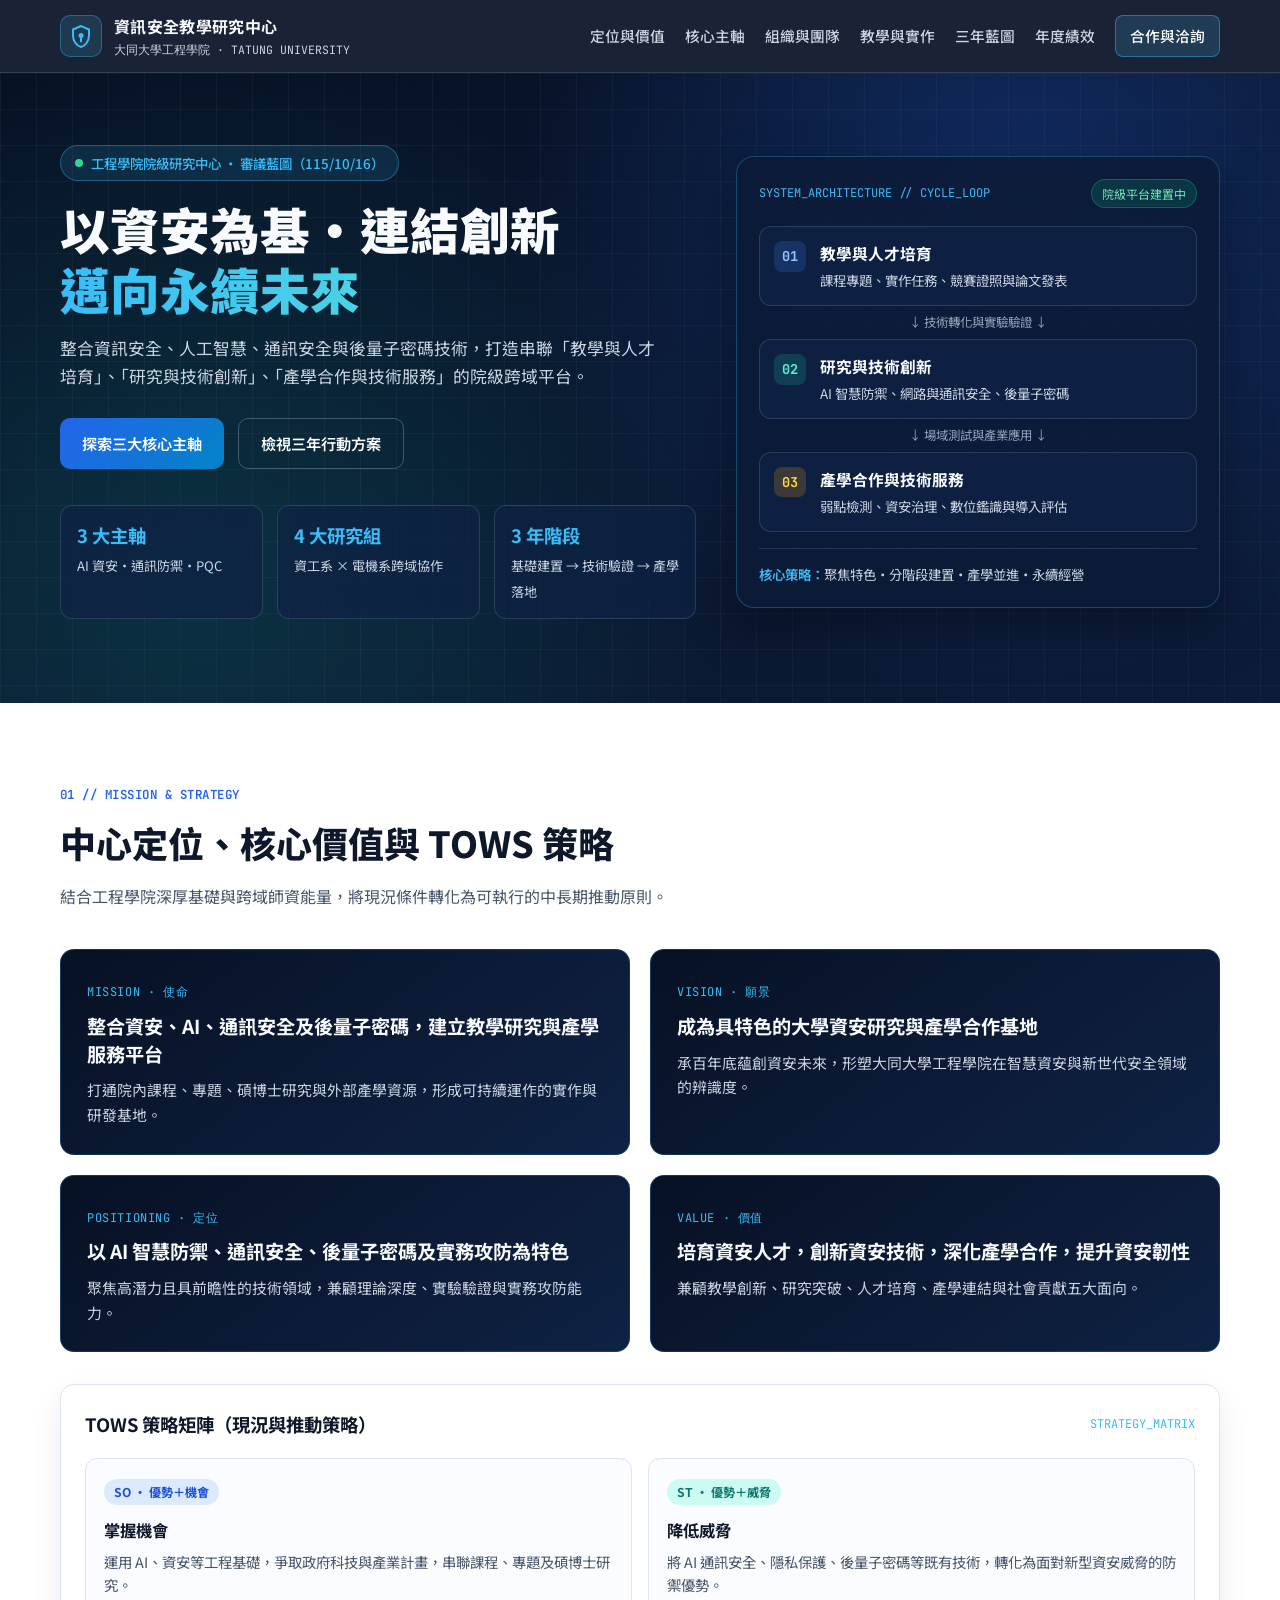
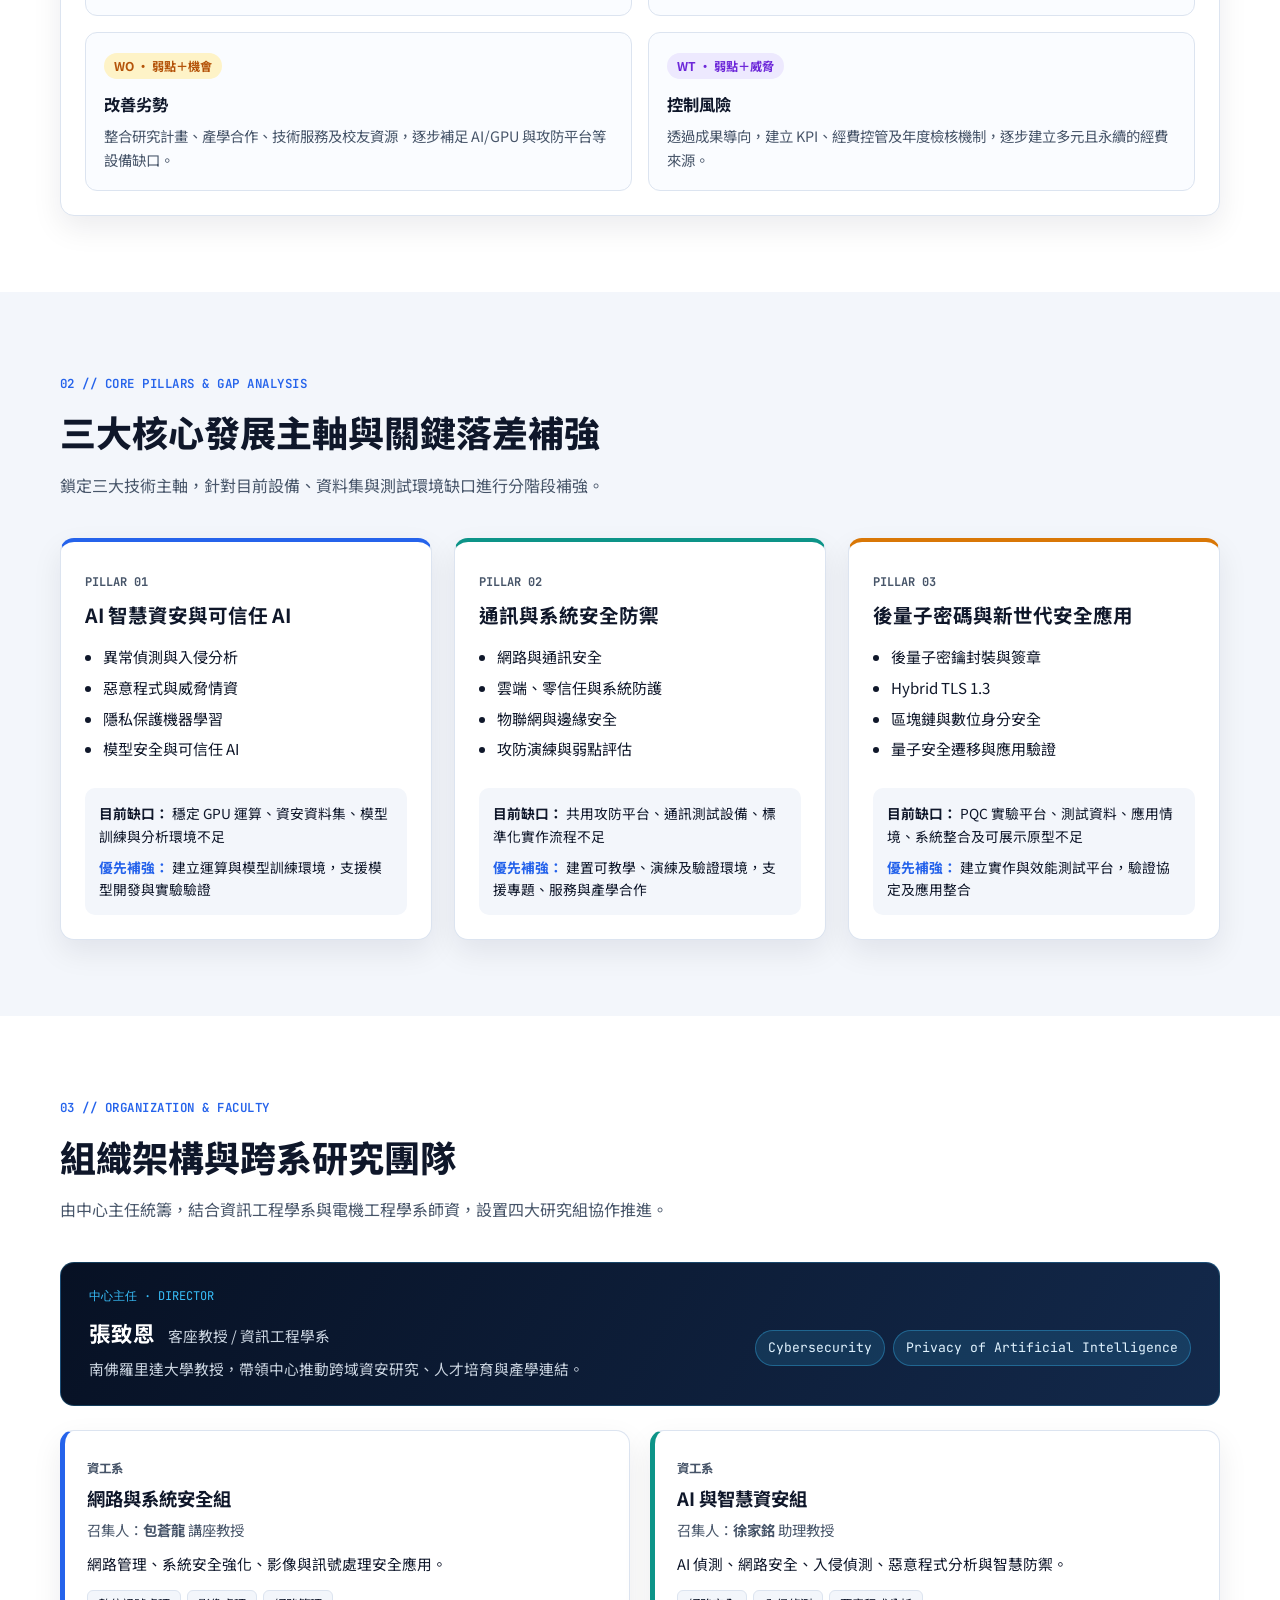
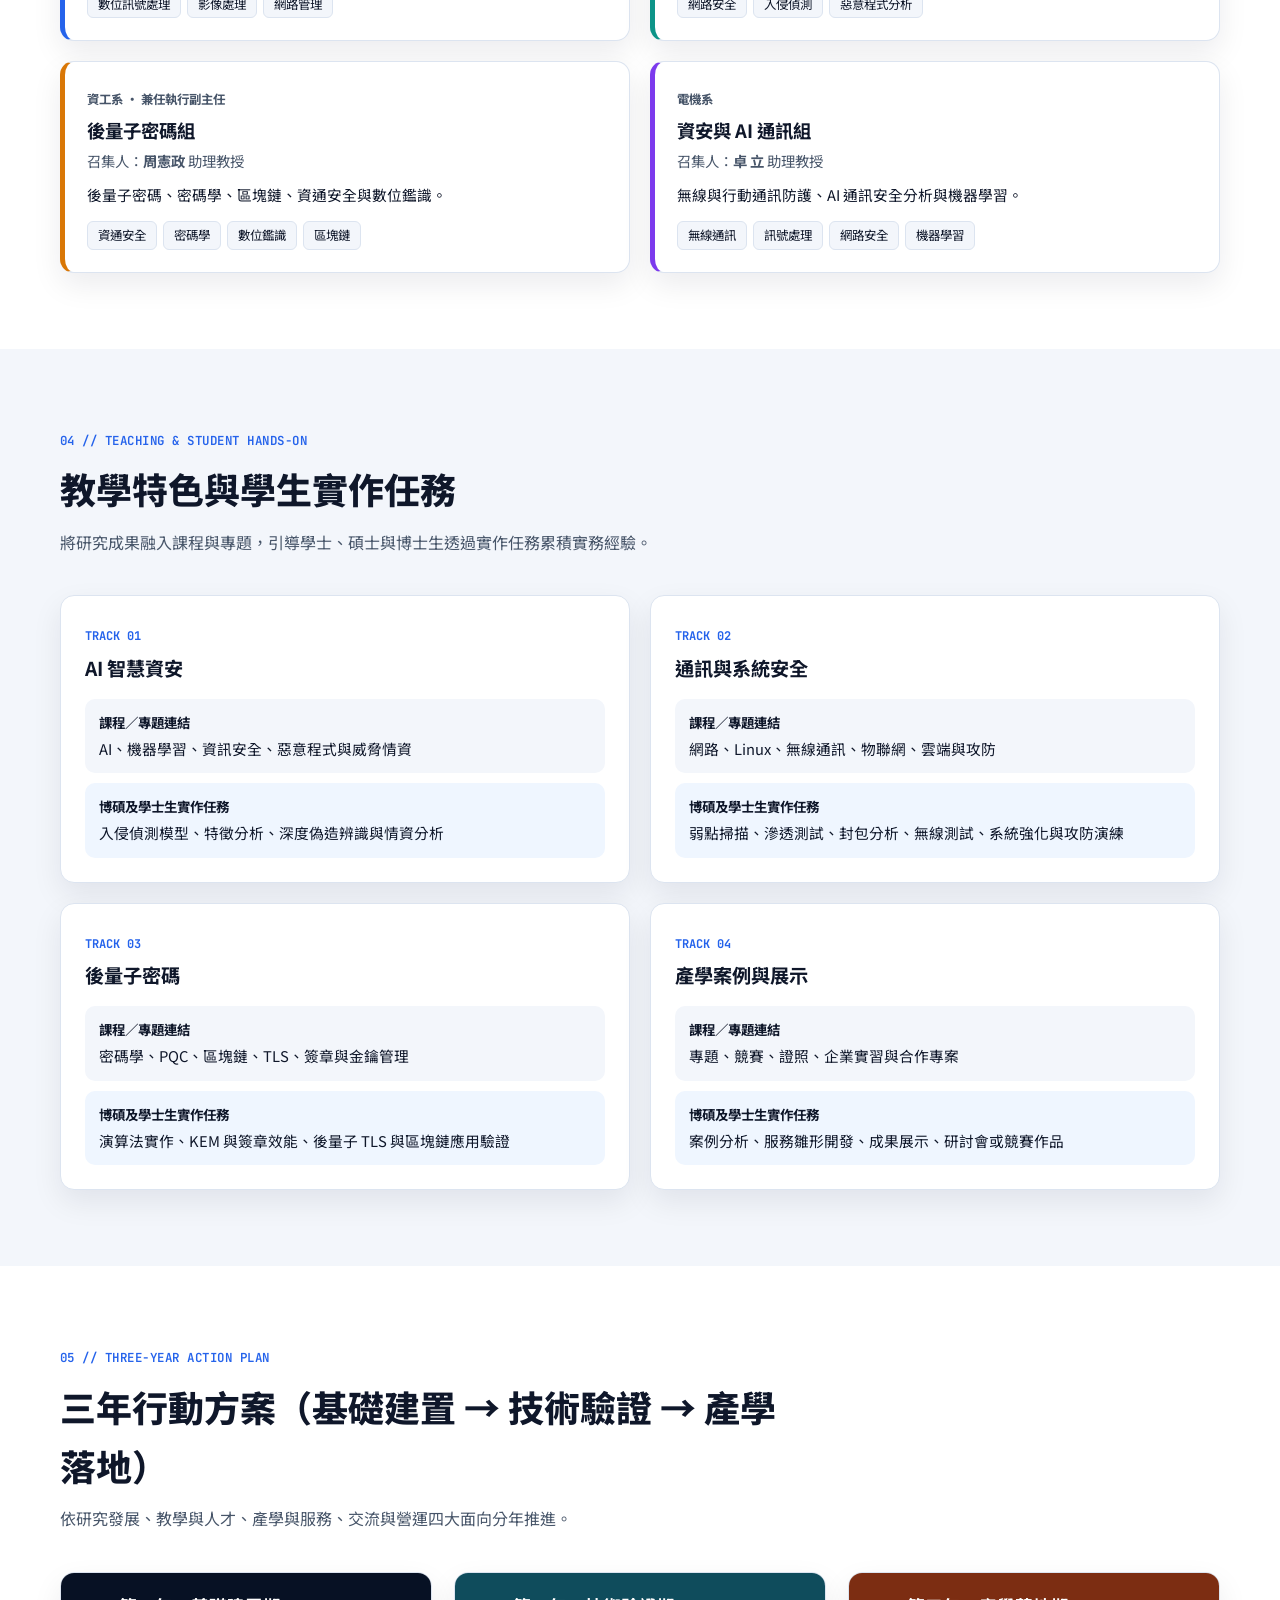
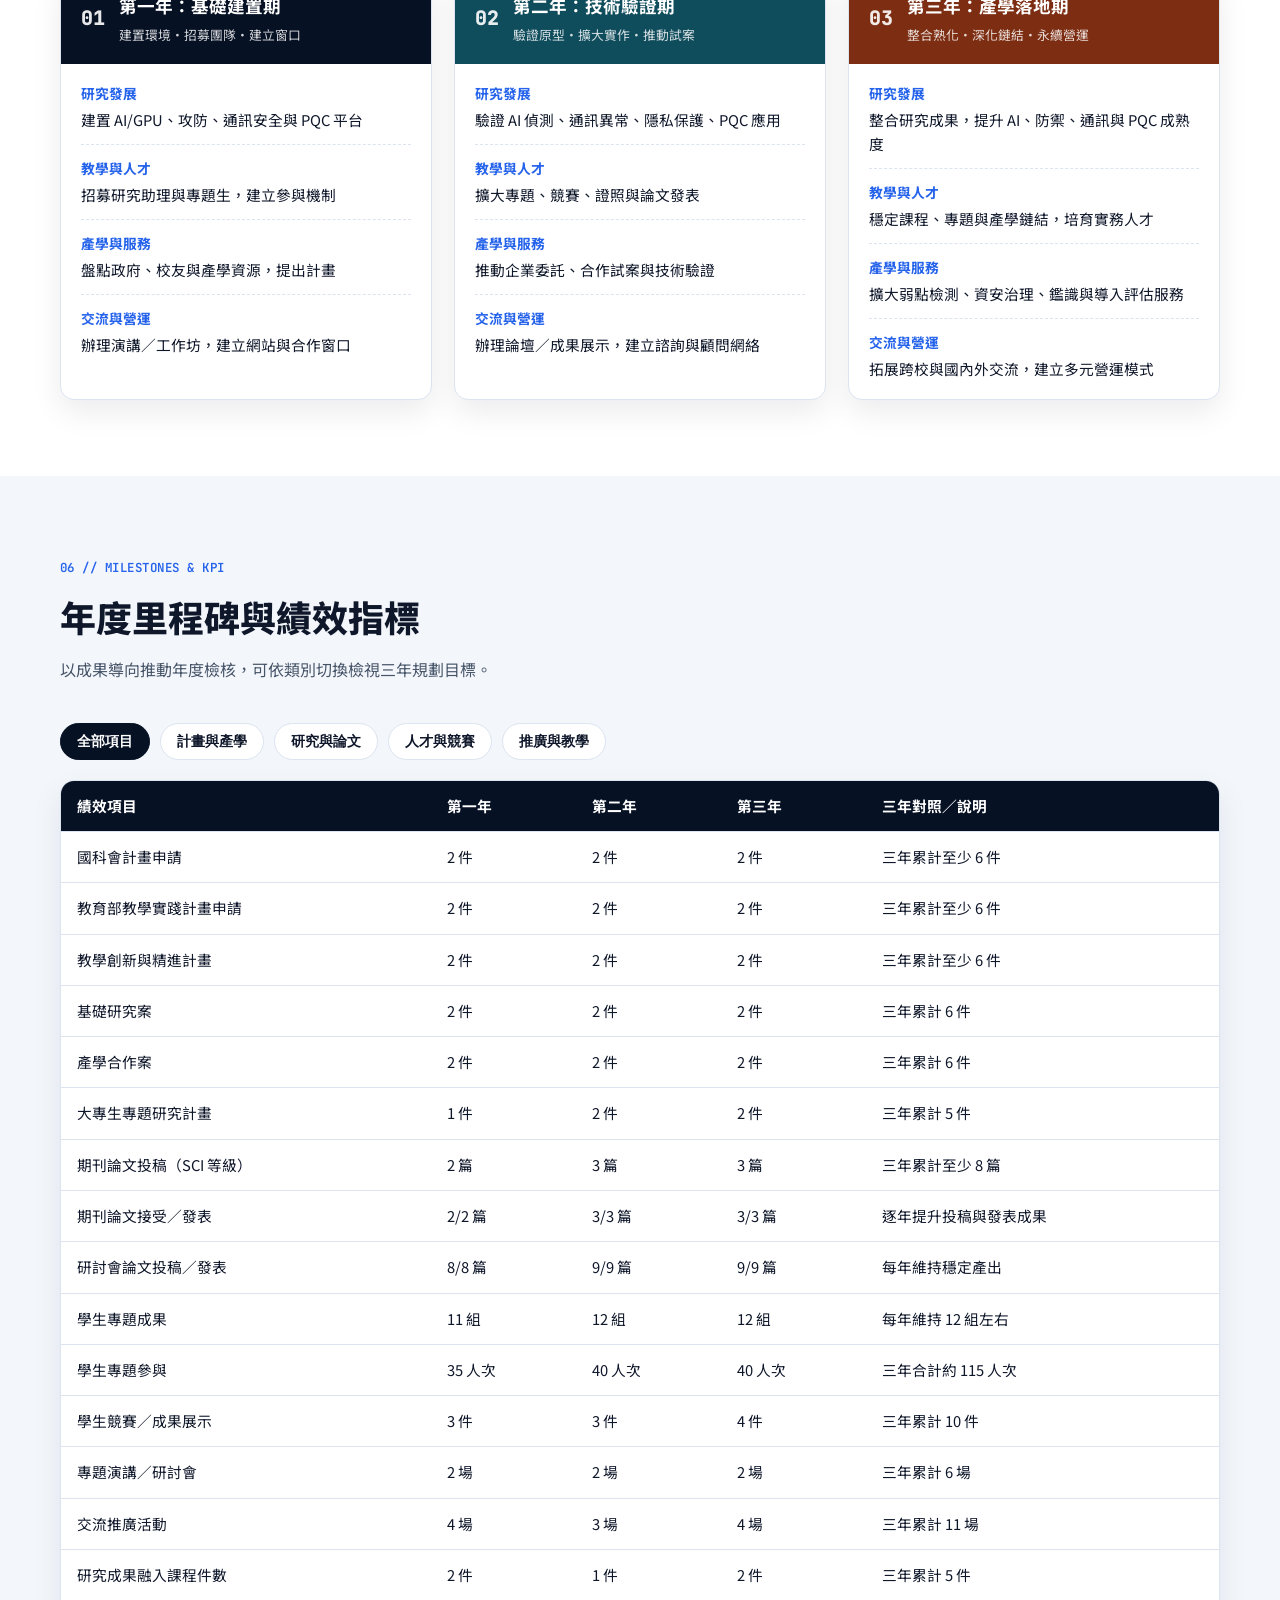
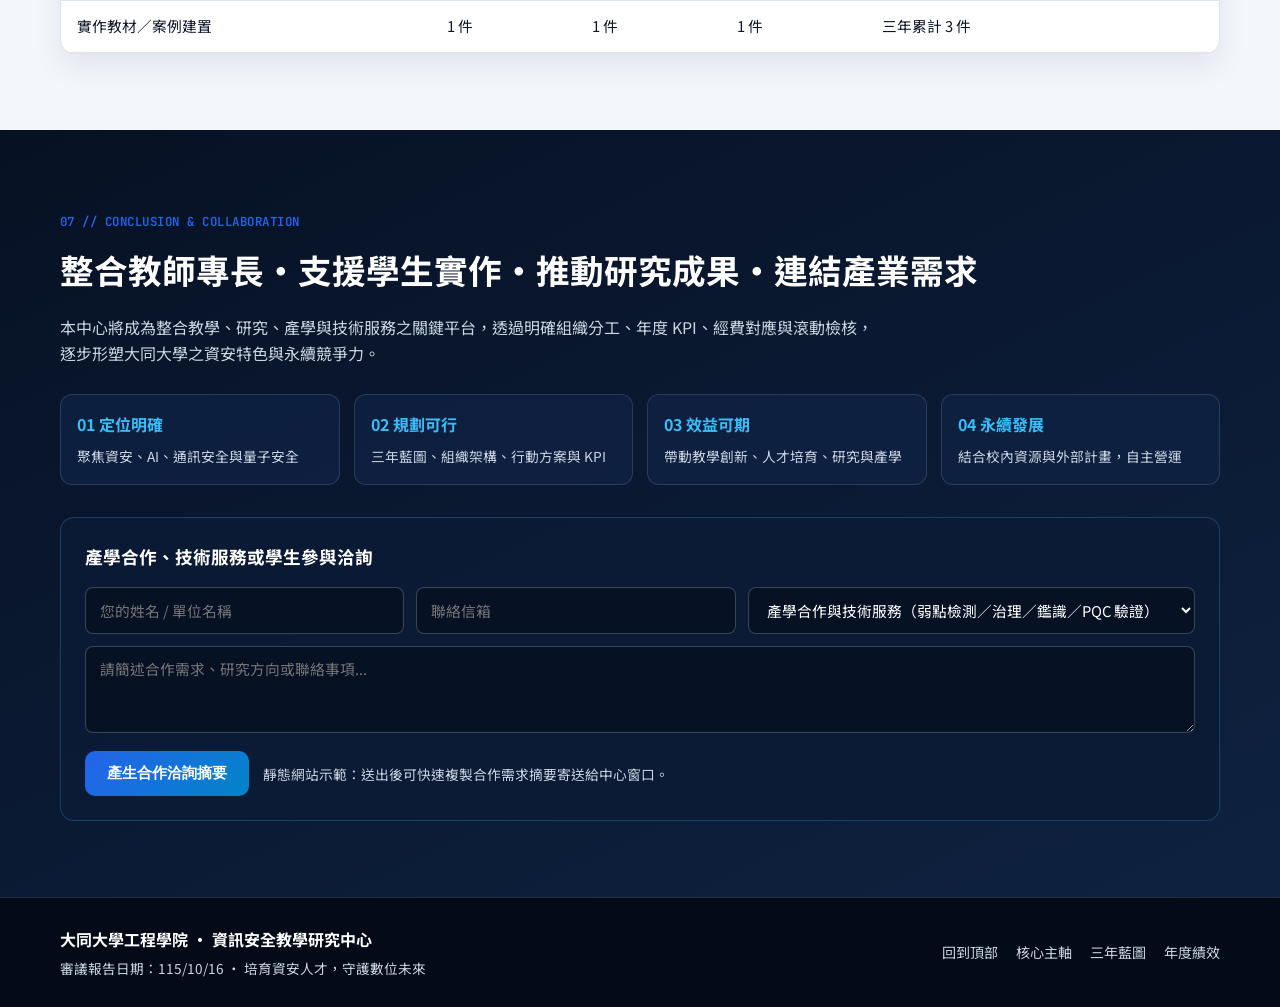
==== index.html @ b240ca7e "first commit" ====
<!DOCTYPE html>
<html lang="zh-Hant">
<head>
  <meta charset="UTF-8" />
  <meta name="viewport" content="width=device-width, initial-scale=1.0" />
  <title>資訊安全教學研究中心 | 大同大學工程學院</title>
  <link rel="preconnect" href="https://fonts.googleapis.com" />
  <link rel="preconnect" href="https://fonts.gstatic.com" crossorigin />
  <link href="https://fonts.googleapis.com/css2?family=Inter:wght@400;500;600;700;800&family=JetBrains+Mono:wght@400;600&family=Noto+Sans+TC:wght@400;500;700;900&display=swap" rel="stylesheet" />
  <link rel="stylesheet" href="assets/css/style.css" />
</head>
<body>
  <header class="navbar" id="top">
    <div class="container nav-inner">
      <a href="#top" class="brand">
        <span class="brand-badge" aria-hidden="true">
          <svg width="24" height="24" viewBox="0 0 24 24" fill="none">
            <path d="M12 2L4 5.5V11.5C4 16.8 7.4 21.6 12 23C16.6 21.6 20 16.8 20 11.5V5.5L12 2Z" stroke="currentColor" stroke-width="2" />
            <circle cx="12" cy="11.5" r="2.5" fill="#38BDF8" />
            <path d="M12 14V17.5" stroke="#38BDF8" stroke-width="2" stroke-linecap="round" />
          </svg>
        </span>
        <span class="brand-text">
          <strong>資訊安全教學研究中心</strong>
          <small>大同大學工程學院 · TATUNG UNIVERSITY</small>
        </span>
      </a>

      <button class="nav-toggle" id="navToggle" aria-label="開啟選單" aria-expanded="false">
        <span></span><span></span><span></span>
      </button>

      <nav class="nav-links" id="navLinks">
        <a href="#about">定位與價值</a>
        <a href="#pillars">核心主軸</a>
        <a href="#team">組織與團隊</a>
        <a href="#teaching">教學與實作</a>
        <a href="#roadmap">三年藍圖</a>
        <a href="#kpi">年度績效</a>
        <a href="#contact" class="btn-nav">合作與洽詢</a>
      </nav>
    </div>
  </header>

  <section class="hero">
    <div class="hero-grid-bg" aria-hidden="true"></div>
    <div class="container hero-grid">
      <div class="hero-content">
        <div class="eyebrow">
          <span class="pulse-dot"></span>
          工程學院院級研究中心 · 審議藍圖（115/10/16）
        </div>
        <h1>
          以資安為基・連結創新
          <span class="gradient-text">邁向永續未來</span>
        </h1>
        <p class="hero-lead">
          整合資訊安全、人工智慧、通訊安全與後量子密碼技術，打造串聯「教學與人才培育」、「研究與技術創新」、「產學合作與技術服務」的院級跨域平台。
        </p>
        <div class="hero-actions">
          <a href="#pillars" class="btn btn-primary">探索三大核心主軸</a>
          <a href="#roadmap" class="btn btn-outline">檢視三年行動方案</a>
        </div>

        <div class="hero-metrics">
          <div class="metric-box">
            <strong>3 大主軸</strong>
            <span>AI 資安・通訊防禦・PQC</span>
          </div>
          <div class="metric-box">
            <strong>4 大研究組</strong>
            <span>資工系 × 電機系跨域協作</span>
          </div>
          <div class="metric-box">
            <strong>3 年階段</strong>
            <span>基礎建置 → 技術驗證 → 產學落地</span>
          </div>
        </div>
      </div>

      <aside class="hero-panel" aria-label="中心三大循環與現況亮點">
        <div class="panel-header">
          <span class="mono-tag">SYSTEM_ARCHITECTURE // CYCLE_LOOP</span>
          <span class="status-pill">院級平台建置中</span>
        </div>

        <div class="cycle-diagram">
          <div class="cycle-node node-blue">
            <span class="node-num">01</span>
            <div>
              <strong>教學與人才培育</strong>
              <p>課程專題、實作任務、競賽證照與論文發表</p>
            </div>
          </div>
          <div class="cycle-connector">↓ 技術轉化與實驗驗證 ↓</div>
          <div class="cycle-node node-teal">
            <span class="node-num">02</span>
            <div>
              <strong>研究與技術創新</strong>
              <p>AI 智慧防禦、網路與通訊安全、後量子密碼</p>
            </div>
          </div>
          <div class="cycle-connector">↓ 場域測試與產業應用 ↓</div>
          <div class="cycle-node node-amber">
            <span class="node-num">03</span>
            <div>
              <strong>產學合作與技術服務</strong>
              <p>弱點檢測、資安治理、數位鑑識與導入評估</p>
            </div>
          </div>
        </div>

        <div class="panel-footer-note">
          <span>核心策略：</span>聚焦特色・分階段建置・產學並進・永續經營
        </div>
      </aside>
    </div>
  </section>

  <section class="section" id="about">
    <div class="container">
      <div class="section-head">
        <span class="section-tag">01 // MISSION &amp; STRATEGY</span>
        <h2>中心定位、核心價值與 TOWS 策略</h2>
        <p>結合工程學院深厚基礎與跨域師資能量，將現況條件轉化為可執行的中長期推動原則。</p>
      </div>

      <div class="mvvp-grid">
        <article class="card dark-card">
          <span class="card-label">MISSION · 使命</span>
          <h3>整合資安、AI、通訊安全及後量子密碼，建立教學研究與產學服務平台</h3>
          <p>打通院內課程、專題、碩博士研究與外部產學資源，形成可持續運作的實作與研發基地。</p>
        </article>

        <article class="card dark-card">
          <span class="card-label">VISION · 願景</span>
          <h3>成為具特色的大學資安研究與產學合作基地</h3>
          <p>承百年底蘊創資安未來，形塑大同大學工程學院在智慧資安與新世代安全領域的辨識度。</p>
        </article>

        <article class="card dark-card">
          <span class="card-label">POSITIONING · 定位</span>
          <h3>以 AI 智慧防禦、通訊安全、後量子密碼及實務攻防為特色</h3>
          <p>聚焦高潛力且具前瞻性的技術領域，兼顧理論深度、實驗驗證與實務攻防能力。</p>
        </article>

        <article class="card dark-card">
          <span class="card-label">VALUE · 價值</span>
          <h3>培育資安人才，創新資安技術，深化產學合作，提升資安韌性</h3>
          <p>兼顧教學創新、研究突破、人才培育、產學連結與社會貢獻五大面向。</p>
        </article>
      </div>

      <div class="tows-wrapper">
        <div class="tows-header">
          <h3>TOWS 策略矩陣（現況與推動策略）</h3>
          <span class="mono-tag">STRATEGY_MATRIX</span>
        </div>
        <div class="tows-grid">
          <div class="tows-cell">
            <span class="tows-badge so">SO · 優勢＋機會</span>
            <h4>掌握機會</h4>
            <p>運用 AI、資安等工程基礎，爭取政府科技與產業計畫，串聯課程、專題及碩博士研究。</p>
          </div>
          <div class="tows-cell">
            <span class="tows-badge st">ST · 優勢＋威脅</span>
            <h4>降低威脅</h4>
            <p>將 AI 通訊安全、隱私保護、後量子密碼等既有技術，轉化為面對新型資安威脅的防禦優勢。</p>
          </div>
          <div class="tows-cell">
            <span class="tows-badge wo">WO · 弱點＋機會</span>
            <h4>改善劣勢</h4>
            <p>整合研究計畫、產學合作、技術服務及校友資源，逐步補足 AI/GPU 與攻防平台等設備缺口。</p>
          </div>
          <div class="tows-cell">
            <span class="tows-badge wt">WT · 弱點＋威脅</span>
            <h4>控制風險</h4>
            <p>透過成果導向，建立 KPI、經費控管及年度檢核機制，逐步建立多元且永續的經費來源。</p>
          </div>
        </div>
      </div>
    </div>
  </section>

  <section class="section section-alt" id="pillars">
    <div class="container">
      <div class="section-head">
        <span class="section-tag">02 // CORE PILLARS &amp; GAP ANALYSIS</span>
        <h2>三大核心發展主軸與關鍵落差補強</h2>
        <p>鎖定三大技術主軸，針對目前設備、資料集與測試環境缺口進行分階段補強。</p>
      </div>

      <div class="pillars-grid">
        <article class="pillar-card accent-blue">
          <div class="pillar-top">
            <span class="pillar-index">PILLAR 01</span>
            <h3>AI 智慧資安與可信任 AI</h3>
          </div>
          <ul class="feature-list">
            <li>異常偵測與入侵分析</li>
            <li>惡意程式與威脅情資</li>
            <li>隱私保護機器學習</li>
            <li>模型安全與可信任 AI</li>
          </ul>
          <div class="gap-box">
            <div class="gap-row">
              <strong>目前缺口：</strong>
              <span>穩定 GPU 運算、資安資料集、模型訓練與分析環境不足</span>
            </div>
            <div class="gap-row priority">
              <strong>優先補強：</strong>
              <span>建立運算與模型訓練環境，支援模型開發與實驗驗證</span>
            </div>
          </div>
        </article>

        <article class="pillar-card accent-teal">
          <div class="pillar-top">
            <span class="pillar-index">PILLAR 02</span>
            <h3>通訊與系統安全防禦</h3>
          </div>
          <ul class="feature-list">
            <li>網路與通訊安全</li>
            <li>雲端、零信任與系統防護</li>
            <li>物聯網與邊緣安全</li>
            <li>攻防演練與弱點評估</li>
          </ul>
          <div class="gap-box">
            <div class="gap-row">
              <strong>目前缺口：</strong>
              <span>共用攻防平台、通訊測試設備、標準化實作流程不足</span>
            </div>
            <div class="gap-row priority">
              <strong>優先補強：</strong>
              <span>建置可教學、演練及驗證環境，支援專題、服務與產學合作</span>
            </div>
          </div>
        </article>

        <article class="pillar-card accent-amber">
          <div class="pillar-top">
            <span class="pillar-index">PILLAR 03</span>
            <h3>後量子密碼與新世代安全應用</h3>
          </div>
          <ul class="feature-list">
            <li>後量子密鑰封裝與簽章</li>
            <li>Hybrid TLS 1.3</li>
            <li>區塊鏈與數位身分安全</li>
            <li>量子安全遷移與應用驗證</li>
          </ul>
          <div class="gap-box">
            <div class="gap-row">
              <strong>目前缺口：</strong>
              <span>PQC 實驗平台、測試資料、應用情境、系統整合及可展示原型不足</span>
            </div>
            <div class="gap-row priority">
              <strong>優先補強：</strong>
              <span>建立實作與效能測試平台，驗證協定及應用整合</span>
            </div>
          </div>
        </article>
      </div>
    </div>
  </section>

  <section class="section" id="team">
    <div class="container">
      <div class="section-head">
        <span class="section-tag">03 // ORGANIZATION &amp; FACULTY</span>
        <h2>組織架構與跨系研究團隊</h2>
        <p>由中心主任統籌，結合資訊工程學系與電機工程學系師資，設置四大研究組協作推進。</p>
      </div>

      <div class="director-card">
        <div class="director-badge">中心主任 · DIRECTOR</div>
        <div class="director-body">
          <div>
            <h3>張致恩 <span class="role-sub">客座教授 / 資訊工程學系</span></h3>
            <p class="director-bio">南佛羅里達大學教授，帶領中心推動跨域資安研究、人才培育與產學連結。</p>
          </div>
          <div class="specialty-tags">
            <span class="tag">Cybersecurity</span>
            <span class="tag">Privacy of Artificial Intelligence</span>
          </div>
        </div>
      </div>

      <div class="groups-grid">
        <article class="group-card group-blue">
          <div class="group-head">
            <span class="group-dept">資工系</span>
            <h4>網路與系統安全組</h4>
            <p class="convener">召集人：<strong>包蒼龍</strong> 講座教授</p>
          </div>
          <p class="group-desc">網路管理、系統安全強化、影像與訊號處理安全應用。</p>
          <div class="group-tags">
            <span>數位訊號處理</span><span>影像處理</span><span>網路管理</span>
          </div>
        </article>

        <article class="group-card group-teal">
          <div class="group-head">
            <span class="group-dept">資工系</span>
            <h4>AI 與智慧資安組</h4>
            <p class="convener">召集人：<strong>徐家銘</strong> 助理教授</p>
          </div>
          <p class="group-desc">AI 偵測、網路安全、入侵偵測、惡意程式分析與智慧防禦。</p>
          <div class="group-tags">
            <span>網路安全</span><span>入侵偵測</span><span>惡意程式分析</span>
          </div>
        </article>

        <article class="group-card group-amber">
          <div class="group-head">
            <span class="group-dept">資工系 · 兼任執行副主任</span>
            <h4>後量子密碼組</h4>
            <p class="convener">召集人：<strong>周憲政</strong> 助理教授</p>
          </div>
          <p class="group-desc">後量子密碼、密碼學、區塊鏈、資通安全與數位鑑識。</p>
          <div class="group-tags">
            <span>資通安全</span><span>密碼學</span><span>數位鑑識</span><span>區塊鏈</span>
          </div>
        </article>

        <article class="group-card group-purple">
          <div class="group-head">
            <span class="group-dept">電機系</span>
            <h4>資安與 AI 通訊組</h4>
            <p class="convener">召集人：<strong>卓 立</strong> 助理教授</p>
          </div>
          <p class="group-desc">無線與行動通訊防護、AI 通訊安全分析與機器學習。</p>
          <div class="group-tags">
            <span>無線通訊</span><span>訊號處理</span><span>網路安全</span><span>機器學習</span>
          </div>
        </article>
      </div>
    </div>
  </section>

  <section class="section section-alt" id="teaching">
    <div class="container">
      <div class="section-head">
        <span class="section-tag">04 // TEACHING &amp; STUDENT HANDS-ON</span>
        <h2>教學特色與學生實作任務</h2>
        <p>將研究成果融入課程與專題，引導學士、碩士與博士生透過實作任務累積實務經驗。</p>
      </div>

      <div class="teaching-grid">
        <article class="teaching-card">
          <span class="track-badge">TRACK 01</span>
          <h3>AI 智慧資安</h3>
          <div class="course-block">
            <strong>課程／專題連結</strong>
            <p>AI、機器學習、資訊安全、惡意程式與威脅情資</p>
          </div>
          <div class="task-block">
            <strong>博碩及學士生實作任務</strong>
            <p>入侵偵測模型、特徵分析、深度偽造辨識與情資分析</p>
          </div>
        </article>

        <article class="teaching-card">
          <span class="track-badge">TRACK 02</span>
          <h3>通訊與系統安全</h3>
          <div class="course-block">
            <strong>課程／專題連結</strong>
            <p>網路、Linux、無線通訊、物聯網、雲端與攻防</p>
          </div>
          <div class="task-block">
            <strong>博碩及學士生實作任務</strong>
            <p>弱點掃描、滲透測試、封包分析、無線測試、系統強化與攻防演練</p>
          </div>
        </article>

        <article class="teaching-card">
          <span class="track-badge">TRACK 03</span>
          <h3>後量子密碼</h3>
          <div class="course-block">
            <strong>課程／專題連結</strong>
            <p>密碼學、PQC、區塊鏈、TLS、簽章與金鑰管理</p>
          </div>
          <div class="task-block">
            <strong>博碩及學士生實作任務</strong>
            <p>演算法實作、KEM 與簽章效能、後量子 TLS 與區塊鏈應用驗證</p>
          </div>
        </article>

        <article class="teaching-card">
          <span class="track-badge">TRACK 04</span>
          <h3>產學案例與展示</h3>
          <div class="course-block">
            <strong>課程／專題連結</strong>
            <p>專題、競賽、證照、企業實習與合作專案</p>
          </div>
          <div class="task-block">
            <strong>博碩及學士生實作任務</strong>
            <p>案例分析、服務雛形開發、成果展示、研討會或競賽作品</p>
          </div>
        </article>
      </div>
    </div>
  </section>

  <section class="section" id="roadmap">
    <div class="container">
      <div class="section-head">
        <span class="section-tag">05 // THREE-YEAR ACTION PLAN</span>
        <h2>三年行動方案（基礎建置 → 技術驗證 → 產學落地）</h2>
        <p>依研究發展、教學與人才、產學與服務、交流與營運四大面向分年推進。</p>
      </div>

      <div class="roadmap-grid">
        <article class="phase-card phase-1">
          <div class="phase-header">
            <span class="phase-num">01</span>
            <div>
              <h3>第一年：基礎建置期</h3>
              <small>建置環境・招募團隊・建立窗口</small>
            </div>
          </div>
          <dl class="phase-list">
            <div>
              <dt>研究發展</dt>
              <dd>建置 AI/GPU、攻防、通訊安全與 PQC 平台</dd>
            </div>
            <div>
              <dt>教學與人才</dt>
              <dd>招募研究助理與專題生，建立參與機制</dd>
            </div>
            <div>
              <dt>產學與服務</dt>
              <dd>盤點政府、校友與產學資源，提出計畫</dd>
            </div>
            <div>
              <dt>交流與營運</dt>
              <dd>辦理演講／工作坊，建立網站與合作窗口</dd>
            </div>
          </dl>
        </article>

        <article class="phase-card phase-2">
          <div class="phase-header">
            <span class="phase-num">02</span>
            <div>
              <h3>第二年：技術驗證期</h3>
              <small>驗證原型・擴大實作・推動試案</small>
            </div>
          </div>
          <dl class="phase-list">
            <div>
              <dt>研究發展</dt>
              <dd>驗證 AI 偵測、通訊異常、隱私保護、PQC 應用</dd>
            </div>
            <div>
              <dt>教學與人才</dt>
              <dd>擴大專題、競賽、證照與論文發表</dd>
            </div>
            <div>
              <dt>產學與服務</dt>
              <dd>推動企業委託、合作試案與技術驗證</dd>
            </div>
            <div>
              <dt>交流與營運</dt>
              <dd>辦理論壇／成果展示，建立諮詢與顧問網絡</dd>
            </div>
          </dl>
        </article>

        <article class="phase-card phase-3">
          <div class="phase-header">
            <span class="phase-num">03</span>
            <div>
              <h3>第三年：產學落地期</h3>
              <small>整合熟化・深化鏈結・永續營運</small>
            </div>
          </div>
          <dl class="phase-list">
            <div>
              <dt>研究發展</dt>
              <dd>整合研究成果，提升 AI、防禦、通訊與 PQC 成熟度</dd>
            </div>
            <div>
              <dt>教學與人才</dt>
              <dd>穩定課程、專題與產學鏈結，培育實務人才</dd>
            </div>
            <div>
              <dt>產學與服務</dt>
              <dd>擴大弱點檢測、資安治理、鑑識與導入評估服務</dd>
            </div>
            <div>
              <dt>交流與營運</dt>
              <dd>拓展跨校與國內外交流，建立多元營運模式</dd>
            </div>
          </dl>
        </article>
      </div>
    </div>
  </section>

  <section class="section section-alt" id="kpi">
    <div class="container">
      <div class="section-head">
        <span class="section-tag">06 // MILESTONES &amp; KPI</span>
        <h2>年度里程碑與績效指標</h2>
        <p>以成果導向推動年度檢核，可依類別切換檢視三年規劃目標。</p>
      </div>

      <div class="filter-bar" role="tablist" aria-label="績效指標分類">
        <button class="filter-btn active" data-category="all">全部項目</button>
        <button class="filter-btn" data-category="grants">計畫與產學</button>
        <button class="filter-btn" data-category="research">研究與論文</button>
        <button class="filter-btn" data-category="talent">人才與競賽</button>
        <button class="filter-btn" data-category="outreach">推廣與教學</button>
      </div>

      <div class="table-wrap">
        <table class="kpi-table">
          <thead>
            <tr>
              <th>績效項目</th>
              <th>第一年</th>
              <th>第二年</th>
              <th>第三年</th>
              <th>三年對照／說明</th>
            </tr>
          </thead>
          <tbody id="kpiTableBody">
            <tr data-cat="grants">
              <td>國科會計畫申請</td>
              <td>2 件</td>
              <td>2 件</td>
              <td>2 件</td>
              <td>三年累計至少 6 件</td>
            </tr>
            <tr data-cat="grants">
              <td>教育部教學實踐計畫申請</td>
              <td>2 件</td>
              <td>2 件</td>
              <td>2 件</td>
              <td>三年累計至少 6 件</td>
            </tr>
            <tr data-cat="grants">
              <td>教學創新與精進計畫</td>
              <td>2 件</td>
              <td>2 件</td>
              <td>2 件</td>
              <td>三年累計至少 6 件</td>
            </tr>
            <tr data-cat="grants">
              <td>基礎研究案</td>
              <td>2 件</td>
              <td>2 件</td>
              <td>2 件</td>
              <td>三年累計 6 件</td>
            </tr>
            <tr data-cat="grants">
              <td>產學合作案</td>
              <td>2 件</td>
              <td>2 件</td>
              <td>2 件</td>
              <td>三年累計 6 件</td>
            </tr>
            <tr data-cat="grants">
              <td>大專生專題研究計畫</td>
              <td>1 件</td>
              <td>2 件</td>
              <td>2 件</td>
              <td>三年累計 5 件</td>
            </tr>
            <tr data-cat="research">
              <td>期刊論文投稿（SCI 等級）</td>
              <td>2 篇</td>
              <td>3 篇</td>
              <td>3 篇</td>
              <td>三年累計至少 8 篇</td>
            </tr>
            <tr data-cat="research">
              <td>期刊論文接受／發表</td>
              <td>2/2 篇</td>
              <td>3/3 篇</td>
              <td>3/3 篇</td>
              <td>逐年提升投稿與發表成果</td>
            </tr>
            <tr data-cat="research">
              <td>研討會論文投稿／發表</td>
              <td>8/8 篇</td>
              <td>9/9 篇</td>
              <td>9/9 篇</td>
              <td>每年維持穩定產出</td>
            </tr>
            <tr data-cat="talent">
              <td>學生專題成果</td>
              <td>11 組</td>
              <td>12 組</td>
              <td>12 組</td>
              <td>每年維持 12 組左右</td>
            </tr>
            <tr data-cat="talent">
              <td>學生專題參與</td>
              <td>35 人次</td>
              <td>40 人次</td>
              <td>40 人次</td>
              <td>三年合計約 115 人次</td>
            </tr>
            <tr data-cat="talent">
              <td>學生競賽／成果展示</td>
              <td>3 件</td>
              <td>3 件</td>
              <td>4 件</td>
              <td>三年累計 10 件</td>
            </tr>
            <tr data-cat="outreach">
              <td>專題演講／研討會</td>
              <td>2 場</td>
              <td>2 場</td>
              <td>2 場</td>
              <td>三年累計 6 場</td>
            </tr>
            <tr data-cat="outreach">
              <td>交流推廣活動</td>
              <td>4 場</td>
              <td>3 場</td>
              <td>4 場</td>
              <td>三年累計 11 場</td>
            </tr>
            <tr data-cat="outreach">
              <td>研究成果融入課程件數</td>
              <td>2 件</td>
              <td>1 件</td>
              <td>2 件</td>
              <td>三年累計 5 件</td>
            </tr>
            <tr data-cat="outreach">
              <td>實作教材／案例建置</td>
              <td>1 件</td>
              <td>1 件</td>
              <td>1 件</td>
              <td>三年累計 3 件</td>
            </tr>
          </tbody>
        </table>
      </div>
    </div>
  </section>

  <section class="section conclusion-section" id="contact">
    <div class="container">
      <div class="conclusion-banner">
        <span class="section-tag">07 // CONCLUSION &amp; COLLABORATION</span>
        <h2>整合教師專長・支援學生實作・推動研究成果・連結產業需求</h2>
        <p>
          本中心將成為整合教學、研究、產學與技術服務之關鍵平台，透過明確組織分工、年度 KPI、經費對應與滾動檢核，逐步形塑大同大學之資安特色與永續競爭力。
        </p>

        <div class="pillars-strip">
          <div><strong>01 定位明確</strong><span>聚焦資安、AI、通訊安全與量子安全</span></div>
          <div><strong>02 規劃可行</strong><span>三年藍圖、組織架構、行動方案與 KPI</span></div>
          <div><strong>03 效益可期</strong><span>帶動教學創新、人才培育、研究與產學</span></div>
          <div><strong>04 永續發展</strong><span>結合校內資源與外部計畫，自主營運</span></div>
        </div>

        <form class="inquiry-form" id="inquiryForm">
          <h3>產學合作、技術服務或學生參與洽詢</h3>
          <div class="form-row">
            <input type="text" name="name" placeholder="您的姓名 / 單位名稱" required />
            <input type="email" name="email" placeholder="聯絡信箱" required />
            <select name="topic">
              <option value="產學合作與技術服務">產學合作與技術服務（弱點檢測／治理／鑑識／PQC 驗證）</option>
              <option value="學生專題與研究助理">學生專題、競賽與研究助理參與</option>
              <option value="演講工作坊與交流">專題演講、工作坊與校際交流</option>
            </select>
          </div>
          <textarea name="message" rows="3" placeholder="請簡述合作需求、研究方向或聯絡事項..." required></textarea>
          <div class="form-actions">
            <button type="submit" class="btn btn-primary">產生合作洽詢摘要</button>
            <span class="form-hint" id="formStatus">靜態網站示範：送出後可快速複製合作需求摘要寄送給中心窗口。</span>
          </div>
        </form>
      </div>
    </div>
  </section>

  <footer class="footer">
    <div class="container footer-inner">
      <div>
        <strong>大同大學工程學院 · 資訊安全教學研究中心</strong>
        <p>審議報告日期：115/10/16 · 培育資安人才，守護數位未來</p>
      </div>
      <div class="footer-links">
        <a href="#top">回到頂部</a>
        <a href="#pillars">核心主軸</a>
        <a href="#roadmap">三年藍圖</a>
        <a href="#kpi">年度績效</a>
      </div>
    </div>
  </footer>

  <script src="assets/js/main.js"></script>
</body>
</html>
---- assets/css/style.css ----
:root {
  --bg-navy: #071124;
  --bg-navy-2: #0c1b36;
  --surface: #0f2244;
  --surface-light: #ffffff;
  --surface-alt: #f3f6fb;
  --border: #dce4f0;
  --border-dark: rgba(148, 163, 184, 0.22);
  --text-main: #0f172a;
  --text-muted: #475569;
  --text-on-dark: #f8fafc;
  --text-muted-dark: #cbd5e1;
  --blue: #2563eb;
  --cyan: #38bdf8;
  --teal: #0d9488;
  --amber: #d97706;
  --purple: #7c3aed;
  --radius: 14px;
  --shadow: 0 12px 30px rgba(7, 17, 36, 0.08);
}

*,
*::before,
*::after {
  box-sizing: border-box;
}

html {
  scroll-behavior: smooth;
}

body {
  margin: 0;
  font-family: "Noto Sans TC", "Inter", system-ui, -apple-system, sans-serif;
  color: var(--text-main);
  background: var(--surface-light);
  line-height: 1.65;
}

.container {
  width: min(1160px, 92%);
  margin: 0 auto;
}

.navbar {
  position: sticky;
  top: 0;
  z-index: 100;
  background: rgba(7, 17, 36, 0.92);
  backdrop-filter: blur(12px);
  border-bottom: 1px solid var(--border-dark);
}

.nav-inner {
  display: flex;
  align-items: center;
  justify-content: space-between;
  min-height: 72px;
  gap: 16px;
}

.brand {
  display: flex;
  align-items: center;
  gap: 12px;
  text-decoration: none;
  color: var(--text-on-dark);
}

.brand-badge {
  width: 42px;
  height: 42px;
  border-radius: 10px;
  display: grid;
  place-items: center;
  background: rgba(56, 189, 248, 0.14);
  border: 1px solid rgba(56, 189, 248, 0.35);
  color: var(--cyan);
}

.brand-text strong {
  display: block;
  font-size: 1rem;
  letter-spacing: 0.02em;
}

.brand-text small {
  display: block;
  font-size: 0.72rem;
  color: var(--text-muted-dark);
  font-family: "JetBrains Mono", monospace;
}

.nav-links {
  display: flex;
  align-items: center;
  gap: 20px;
}

.nav-links a {
  color: var(--text-muted-dark);
  text-decoration: none;
  font-size: 0.92rem;
  font-weight: 500;
  transition: color 0.2s;
}

.nav-links a:hover {
  color: #ffffff;
}

.nav-links a.btn-nav {
  padding: 8px 14px;
  border-radius: 8px;
  background: rgba(56, 189, 248, 0.16);
  border: 1px solid rgba(56, 189, 248, 0.45);
  color: #ffffff;
}

.nav-toggle {
  display: none;
  flex-direction: column;
  gap: 5px;
  background: transparent;
  border: 1px solid var(--border-dark);
  border-radius: 8px;
  padding: 8px;
  cursor: pointer;
}

.nav-toggle span {
  display: block;
  width: 22px;
  height: 2px;
  background: #ffffff;
}

.hero {
  position: relative;
  overflow: hidden;
  background: radial-gradient(circle at 80% 20%, rgba(37, 99, 235, 0.28), transparent 45%),
              radial-gradient(circle at 15% 80%, rgba(13, 148, 136, 0.22), transparent 45%),
              linear-gradient(160deg, var(--bg-navy) 0%, var(--bg-navy-2) 100%);
  color: var(--text-on-dark);
  padding: 72px 0 84px;
}

.hero-grid-bg {
  position: absolute;
  inset: 0;
  background-image: linear-gradient(rgba(148, 163, 184, 0.06) 1px, transparent 1px),
                    linear-gradient(90deg, rgba(148, 163, 184, 0.06) 1px, transparent 1px);
  background-size: 36px 36px;
  pointer-events: none;
}

.hero-grid {
  position: relative;
  display: grid;
  grid-template-columns: 1.25fr 0.95fr;
  gap: 40px;
  align-items: center;
}

.eyebrow {
  display: inline-flex;
  align-items: center;
  gap: 8px;
  padding: 6px 14px;
  border-radius: 999px;
  background: rgba(56, 189, 248, 0.12);
  border: 1px solid rgba(56, 189, 248, 0.35);
  color: var(--cyan);
  font-size: 0.84rem;
  font-weight: 500;
}

.pulse-dot {
  width: 8px;
  height: 8px;
  border-radius: 50%;
  background: #34d399;
}

.hero h1 {
  margin: 18px 0 16px;
  font-size: clamp(2.1rem, 4vw, 3.1rem);
  line-height: 1.2;
  font-weight: 900;
}

.gradient-text {
  display: block;
  background: linear-gradient(90deg, #38bdf8, #5eead4);
  -webkit-background-clip: text;
  -webkit-text-fill-color: transparent;
}

.hero-lead {
  color: var(--text-muted-dark);
  font-size: 1.05rem;
  max-width: 600px;
  margin-bottom: 28px;
}

.hero-actions {
  display: flex;
  flex-wrap: wrap;
  gap: 14px;
  margin-bottom: 36px;
}

.btn {
  display: inline-flex;
  align-items: center;
  justify-content: center;
  padding: 12px 22px;
  border-radius: 10px;
  font-weight: 600;
  text-decoration: none;
  cursor: pointer;
  border: none;
  font-size: 0.95rem;
  transition: transform 0.15s ease, opacity 0.2s ease;
}

.btn:hover {
  transform: translateY(-1px);
}

.btn-primary {
  background: linear-gradient(135deg, #2563eb, #0284c7);
  color: #ffffff;
}

.btn-outline {
  background: transparent;
  color: #ffffff;
  border: 1px solid rgba(148, 163, 184, 0.4);
}

.hero-metrics {
  display: grid;
  grid-template-columns: repeat(3, 1fr);
  gap: 14px;
}

.metric-box {
  background: rgba(15, 34, 68, 0.72);
  border: 1px solid var(--border-dark);
  border-radius: 12px;
  padding: 14px 16px;
}

.metric-box strong {
  display: block;
  font-size: 1.15rem;
  color: var(--cyan);
}

.metric-box span {
  font-size: 0.82rem;
  color: var(--text-muted-dark);
}

.hero-panel {
  background: rgba(12, 27, 54, 0.88);
  border: 1px solid rgba(56, 189, 248, 0.28);
  border-radius: 18px;
  padding: 22px;
  box-shadow: 0 20px 50px rgba(0, 0, 0, 0.35);
}

.panel-header {
  display: flex;
  align-items: center;
  justify-content: space-between;
  gap: 8px;
  margin-bottom: 18px;
}

.mono-tag {
  font-family: "JetBrains Mono", monospace;
  font-size: 0.75rem;
  color: var(--cyan);
}

.status-pill {
  font-size: 0.75rem;
  padding: 4px 10px;
  border-radius: 999px;
  background: rgba(16, 185, 129, 0.16);
  color: #6ee7b7;
  border: 1px solid rgba(16, 185, 129, 0.35);
}

.cycle-node {
  display: flex;
  gap: 14px;
  align-items: flex-start;
  padding: 14px;
  border-radius: 12px;
  background: rgba(15, 34, 68, 0.9);
  border: 1px solid var(--border-dark);
}

.node-num {
  font-family: "JetBrains Mono", monospace;
  font-weight: 700;
  padding: 4px 8px;
  border-radius: 8px;
  font-size: 0.85rem;
}

.node-blue .node-num { background: rgba(59, 130, 246, 0.2); color: #93c5fd; }
.node-teal .node-num { background: rgba(20, 184, 166, 0.2); color: #5eead4; }
.node-amber .node-num { background: rgba(245, 158, 11, 0.2); color: #fcd34d; }

.cycle-node strong {
  display: block;
  font-size: 0.98rem;
  margin-bottom: 2px;
}

.cycle-node p {
  margin: 0;
  font-size: 0.84rem;
  color: var(--text-muted-dark);
}

.cycle-connector {
  text-align: center;
  font-size: 0.78rem;
  color: #94a3b8;
  padding: 6px 0;
}

.panel-footer-note {
  margin-top: 16px;
  padding-top: 14px;
  border-top: 1px solid var(--border-dark);
  font-size: 0.84rem;
  color: var(--text-muted-dark);
}

.panel-footer-note span {
  color: var(--cyan);
  font-weight: 600;
}

.section {
  padding: 76px 0;
}

.section-alt {
  background: var(--surface-alt);
}

.section-head {
  max-width: 720px;
  margin-bottom: 40px;
}

.section-tag {
  font-family: "JetBrains Mono", monospace;
  font-size: 0.78rem;
  font-weight: 600;
  color: var(--blue);
  letter-spacing: 0.04em;
}

.section-head h2 {
  margin: 8px 0 10px;
  font-size: clamp(1.6rem, 3vw, 2.25rem);
  font-weight: 800;
}

.section-head p {
  margin: 0;
  color: var(--text-muted);
}

.mvvp-grid {
  display: grid;
  grid-template-columns: repeat(2, 1fr);
  gap: 20px;
  margin-bottom: 32px;
}

.dark-card {
  background: linear-gradient(145deg, var(--bg-navy), var(--surface));
  color: var(--text-on-dark);
  border-radius: var(--radius);
  padding: 26px;
  border: 1px solid rgba(56, 189, 248, 0.2);
}

.card-label {
  font-family: "JetBrains Mono", monospace;
  font-size: 0.75rem;
  color: var(--cyan);
  letter-spacing: 0.05em;
}

.dark-card h3 {
  margin: 10px 0;
  font-size: 1.2rem;
  line-height: 1.45;
}

.dark-card p {
  margin: 0;
  color: var(--text-muted-dark);
  font-size: 0.93rem;
}

.tows-wrapper {
  background: #ffffff;
  border: 1px solid var(--border);
  border-radius: var(--radius);
  padding: 24px;
  box-shadow: var(--shadow);
}

.tows-header {
  display: flex;
  justify-content: space-between;
  align-items: center;
  margin-bottom: 18px;
}

.tows-header h3 {
  margin: 0;
  font-size: 1.15rem;
}

.tows-grid {
  display: grid;
  grid-template-columns: repeat(2, 1fr);
  gap: 16px;
}

.tows-cell {
  border: 1px solid var(--border);
  border-radius: 12px;
  padding: 18px;
  background: #fafcff;
}

.tows-badge {
  display: inline-block;
  font-size: 0.76rem;
  font-weight: 700;
  padding: 3px 10px;
  border-radius: 999px;
  margin-bottom: 8px;
}

.tows-badge.so { background: #dbeafe; color: #1d4ed8; }
.tows-badge.st { background: #ccfbf1; color: #0f766e; }
.tows-badge.wo { background: #fef3c7; color: #b45309; }
.tows-badge.wt { background: #ede9fe; color: #6d28d9; }

.tows-cell h4 {
  margin: 4px 0 6px;
  font-size: 1.02rem;
}

.tows-cell p {
  margin: 0;
  font-size: 0.9rem;
  color: var(--text-muted);
}

.pillars-grid {
  display: grid;
  grid-template-columns: repeat(3, 1fr);
  gap: 22px;
}

.pillar-card {
  background: #ffffff;
  border-radius: var(--radius);
  padding: 24px;
  border: 1px solid var(--border);
  box-shadow: var(--shadow);
  display: flex;
  flex-direction: column;
  border-top: 4px solid var(--blue);
}

.pillar-card.accent-teal { border-top-color: var(--teal); }
.pillar-card.accent-amber { border-top-color: var(--amber); }

.pillar-index {
  font-family: "JetBrains Mono", monospace;
  font-size: 0.75rem;
  font-weight: 700;
  color: var(--text-muted);
}

.pillar-top h3 {
  margin: 6px 0 14px;
  font-size: 1.22rem;
}

.feature-list {
  margin: 0 0 20px;
  padding-left: 18px;
  color: var(--text-main);
  font-size: 0.94rem;
}

.feature-list li {
  margin-bottom: 6px;
}

.gap-box {
  margin-top: auto;
  background: var(--surface-alt);
  border-radius: 10px;
  padding: 14px;
  font-size: 0.86rem;
}

.gap-row {
  margin-bottom: 8px;
}

.gap-row:last-child {
  margin-bottom: 0;
}

.gap-row.priority strong {
  color: var(--blue);
}

.director-card {
  background: linear-gradient(120deg, var(--bg-navy), #13294b);
  color: #ffffff;
  border-radius: var(--radius);
  padding: 24px 28px;
  margin-bottom: 24px;
  border: 1px solid rgba(56, 189, 248, 0.25);
}

.director-badge {
  font-family: "JetBrains Mono", monospace;
  font-size: 0.75rem;
  color: var(--cyan);
  margin-bottom: 8px;
}

.director-body {
  display: flex;
  justify-content: space-between;
  align-items: center;
  gap: 20px;
  flex-wrap: wrap;
}

.director-body h3 {
  margin: 0 0 6px;
  font-size: 1.35rem;
}

.role-sub {
  font-size: 0.92rem;
  font-weight: 400;
  color: var(--text-muted-dark);
  margin-left: 8px;
}

.director-bio {
  margin: 0;
  color: var(--text-muted-dark);
  font-size: 0.92rem;
}

.specialty-tags {
  display: flex;
  flex-wrap: wrap;
  gap: 8px;
}

.tag {
  background: rgba(56, 189, 248, 0.14);
  border: 1px solid rgba(56, 189, 248, 0.35);
  color: #e0f2fe;
  padding: 6px 12px;
  border-radius: 999px;
  font-size: 0.82rem;
  font-family: "JetBrains Mono", monospace;
}

.groups-grid {
  display: grid;
  grid-template-columns: repeat(2, 1fr);
  gap: 20px;
}

.group-card {
  background: #ffffff;
  border: 1px solid var(--border);
  border-left: 5px solid var(--blue);
  border-radius: var(--radius);
  padding: 22px;
  box-shadow: var(--shadow);
}

.group-card.group-teal { border-left-color: var(--teal); }
.group-card.group-amber { border-left-color: var(--amber); }
.group-card.group-purple { border-left-color: var(--purple); }

.group-dept {
  font-size: 0.78rem;
  font-weight: 700;
  color: var(--text-muted);
}

.group-head h4 {
  margin: 4px 0;
  font-size: 1.15rem;
}

.convener {
  margin: 0 0 10px;
  font-size: 0.9rem;
  color: var(--text-muted);
}

.group-desc {
  margin: 0 0 14px;
  font-size: 0.92rem;
}

.group-tags {
  display: flex;
  flex-wrap: wrap;
  gap: 6px;
}

.group-tags span {
  font-size: 0.78rem;
  background: var(--surface-alt);
  border: 1px solid var(--border);
  padding: 3px 10px;
  border-radius: 6px;
  color: var(--text-main);
}

.teaching-grid {
  display: grid;
  grid-template-columns: repeat(2, 1fr);
  gap: 20px;
}

.teaching-card {
  background: #ffffff;
  border: 1px solid var(--border);
  border-radius: var(--radius);
  padding: 24px;
  box-shadow: var(--shadow);
}

.track-badge {
  font-family: "JetBrains Mono", monospace;
  font-size: 0.75rem;
  font-weight: 700;
  color: var(--blue);
}

.teaching-card h3 {
  margin: 6px 0 14px;
  font-size: 1.2rem;
}

.course-block,
.task-block {
  padding: 12px 14px;
  border-radius: 10px;
  background: var(--surface-alt);
  margin-bottom: 10px;
}

.task-block {
  margin-bottom: 0;
  background: #eff6ff;
}

.course-block strong,
.task-block strong {
  display: block;
  font-size: 0.84rem;
  margin-bottom: 4px;
}

.course-block p,
.task-block p {
  margin: 0;
  font-size: 0.92rem;
}

.roadmap-grid {
  display: grid;
  grid-template-columns: repeat(3, 1fr);
  gap: 22px;
}

.phase-card {
  background: #ffffff;
  border: 1px solid var(--border);
  border-radius: var(--radius);
  overflow: hidden;
  box-shadow: var(--shadow);
}

.phase-header {
  display: flex;
  align-items: center;
  gap: 14px;
  padding: 18px 20px;
  color: #ffffff;
  background: var(--bg-navy);
}

.phase-2 .phase-header { background: #0f4c5c; }
.phase-3 .phase-header { background: #7c2d12; }

.phase-num {
  font-family: "JetBrains Mono", monospace;
  font-size: 1.25rem;
  font-weight: 800;
  opacity: 0.9;
}

.phase-header h3 {
  margin: 0;
  font-size: 1.1rem;
}

.phase-header small {
  color: rgba(255, 255, 255, 0.82);
  font-size: 0.8rem;
}

.phase-list {
  margin: 0;
  padding: 18px 20px;
}

.phase-list > div {
  padding-bottom: 12px;
  margin-bottom: 12px;
  border-bottom: 1px dashed var(--border);
}

.phase-list > div:last-child {
  padding-bottom: 0;
  margin-bottom: 0;
  border-bottom: none;
}

.phase-list dt {
  font-weight: 700;
  font-size: 0.86rem;
  color: var(--blue);
  margin-bottom: 3px;
}

.phase-list dd {
  margin: 0;
  font-size: 0.92rem;
}

.filter-bar {
  display: flex;
  flex-wrap: wrap;
  gap: 10px;
  margin-bottom: 20px;
}

.filter-btn {
  padding: 8px 16px;
  border-radius: 999px;
  border: 1px solid var(--border);
  background: #ffffff;
  color: var(--text-main);
  font-weight: 600;
  font-size: 0.88rem;
  cursor: pointer;
}

.filter-btn.active {
  background: var(--bg-navy);
  color: #ffffff;
  border-color: var(--bg-navy);
}

.table-wrap {
  background: #ffffff;
  border: 1px solid var(--border);
  border-radius: var(--radius);
  overflow-x: auto;
  box-shadow: var(--shadow);
}

.kpi-table {
  width: 100%;
  border-collapse: collapse;
  min-width: 680px;
}

.kpi-table th,
.kpi-table td {
  padding: 13px 16px;
  text-align: left;
  border-bottom: 1px solid var(--border);
  font-size: 0.92rem;
}

.kpi-table thead {
  background: var(--bg-navy);
  color: #ffffff;
}

.kpi-table tbody tr:hover {
  background: #f8fafc;
}

.conclusion-section {
  background: linear-gradient(155deg, var(--bg-navy) 0%, #0e2240 100%);
  color: #ffffff;
}

.conclusion-banner h2 {
  margin: 10px 0 12px;
  font-size: clamp(1.5rem, 2.8vw, 2.1rem);
}

.conclusion-banner > p {
  color: var(--text-muted-dark);
  max-width: 820px;
  margin-bottom: 28px;
}

.pillars-strip {
  display: grid;
  grid-template-columns: repeat(4, 1fr);
  gap: 14px;
  margin-bottom: 32px;
}

.pillars-strip > div {
  background: rgba(15, 34, 68, 0.8);
  border: 1px solid var(--border-dark);
  border-radius: 12px;
  padding: 16px;
}

.pillars-strip strong {
  display: block;
  color: var(--cyan);
  margin-bottom: 4px;
}

.pillars-strip span {
  font-size: 0.86rem;
  color: var(--text-muted-dark);
}

.inquiry-form {
  background: rgba(12, 27, 54, 0.9);
  border: 1px solid rgba(56, 189, 248, 0.25);
  border-radius: var(--radius);
  padding: 24px;
}

.inquiry-form h3 {
  margin: 0 0 16px;
  font-size: 1.1rem;
}

.form-row {
  display: grid;
  grid-template-columns: 1fr 1fr 1.4fr;
  gap: 12px;
  margin-bottom: 12px;
}

.inquiry-form input,
.inquiry-form select,
.inquiry-form textarea {
  width: 100%;
  padding: 11px 14px;
  border-radius: 8px;
  border: 1px solid rgba(148, 163, 184, 0.35);
  background: var(--bg-navy);
  color: #ffffff;
  font-family: inherit;
  font-size: 0.92rem;
}

.form-actions {
  margin-top: 12px;
  display: flex;
  flex-wrap: wrap;
  align-items: center;
  gap: 14px;
}

.form-hint {
  font-size: 0.86rem;
  color: var(--text-muted-dark);
}

.footer {
  background: #040b18;
  color: var(--text-muted-dark);
  padding: 28px 0;
  border-top: 1px solid var(--border-dark);
}

.footer-inner {
  display: flex;
  justify-content: space-between;
  align-items: center;
  flex-wrap: wrap;
  gap: 16px;
}

.footer-inner strong {
  color: #ffffff;
  display: block;
  margin-bottom: 4px;
}

.footer-inner p {
  margin: 0;
  font-size: 0.85rem;
}

.footer-links {
  display: flex;
  gap: 18px;
}

.footer-links a {
  color: var(--text-muted-dark);
  text-decoration: none;
  font-size: 0.88rem;
}

.footer-links a:hover {
  color: #ffffff;
}

@media (max-width: 960px) {
  .hero-grid,
  .pillars-grid,
  .roadmap-grid,
  .pillars-strip {
    grid-template-columns: 1fr;
  }

  .mvvp-grid,
  .tows-grid,
  .groups-grid,
  .teaching-grid,
  .form-row {
    grid-template-columns: 1fr;
  }

  .nav-toggle {
    display: flex;
  }

  .nav-links {
    display: none;
    position: absolute;
    top: 72px;
    left: 0;
    right: 0;
    background: var(--bg-navy);
    flex-direction: column;
    padding: 18px 24px;
    border-bottom: 1px solid var(--border-dark);
  }

  .nav-links.open {
    display: flex;
  }
}
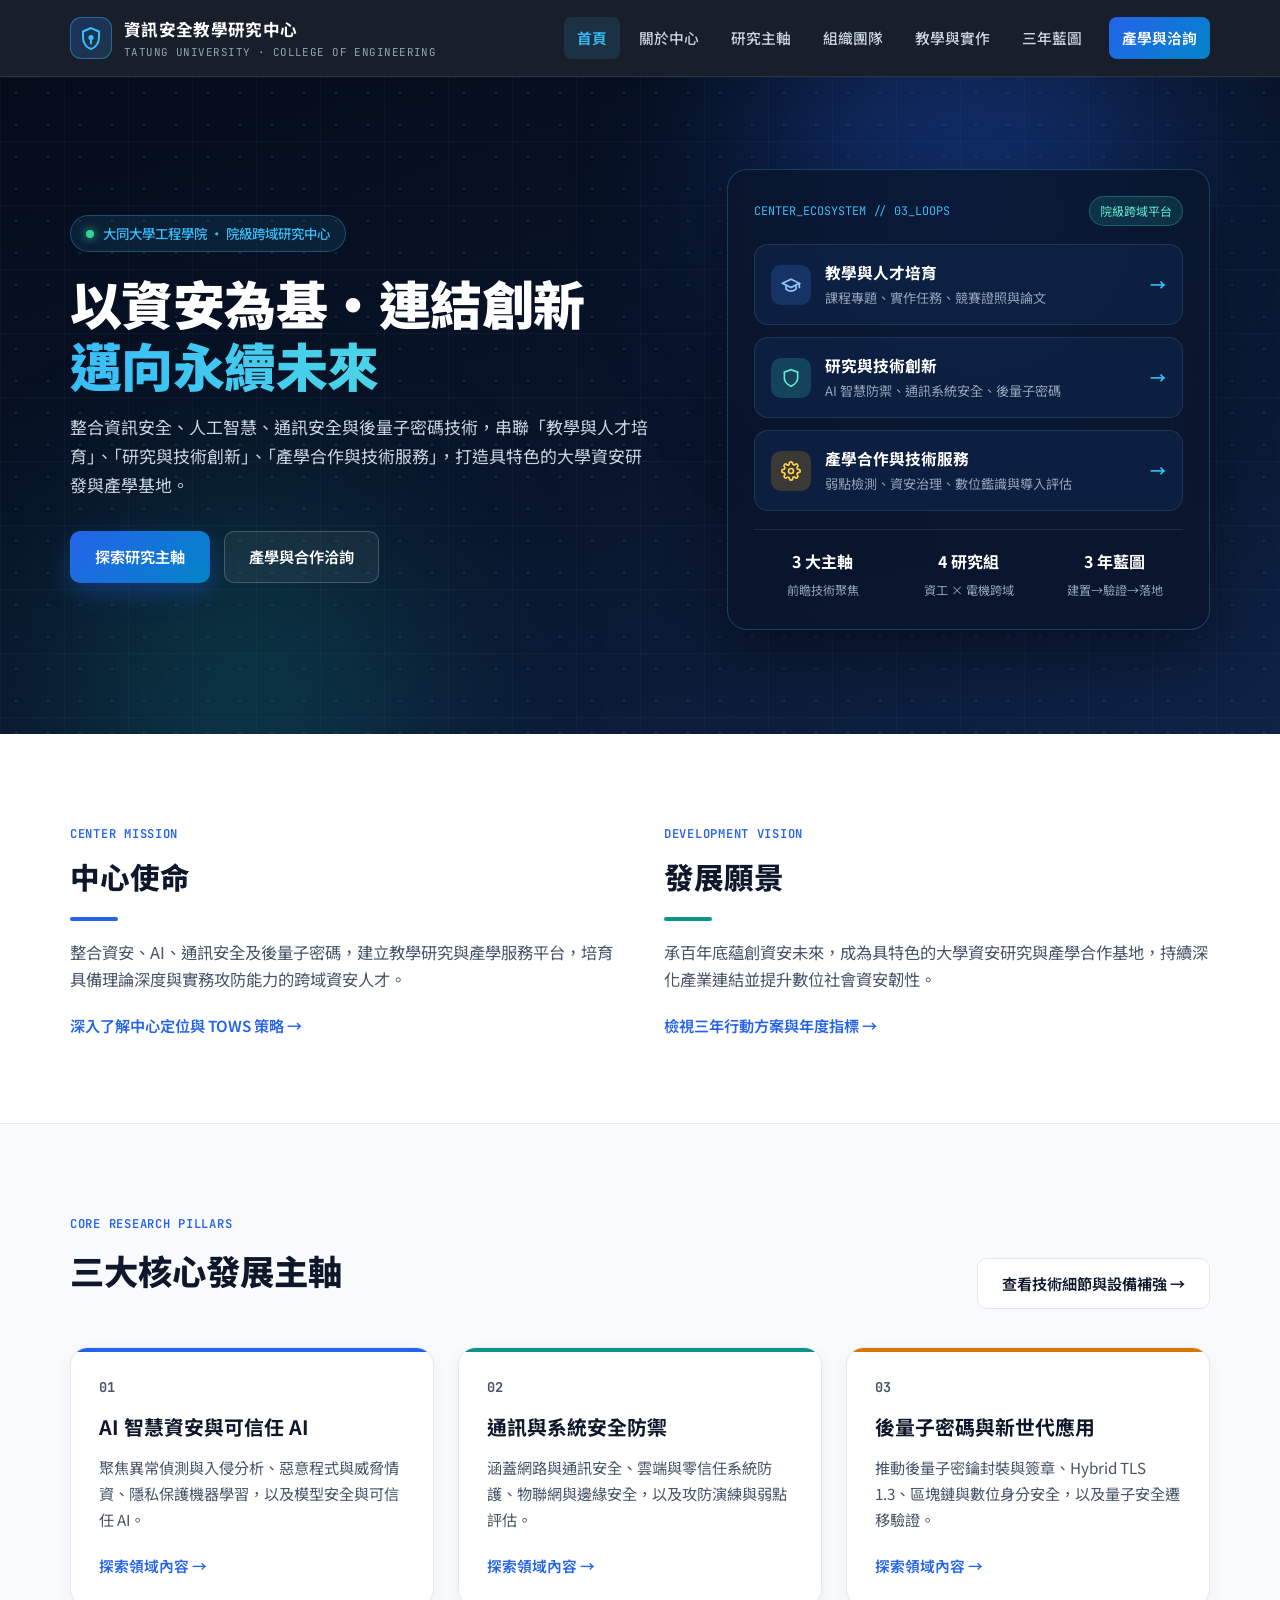
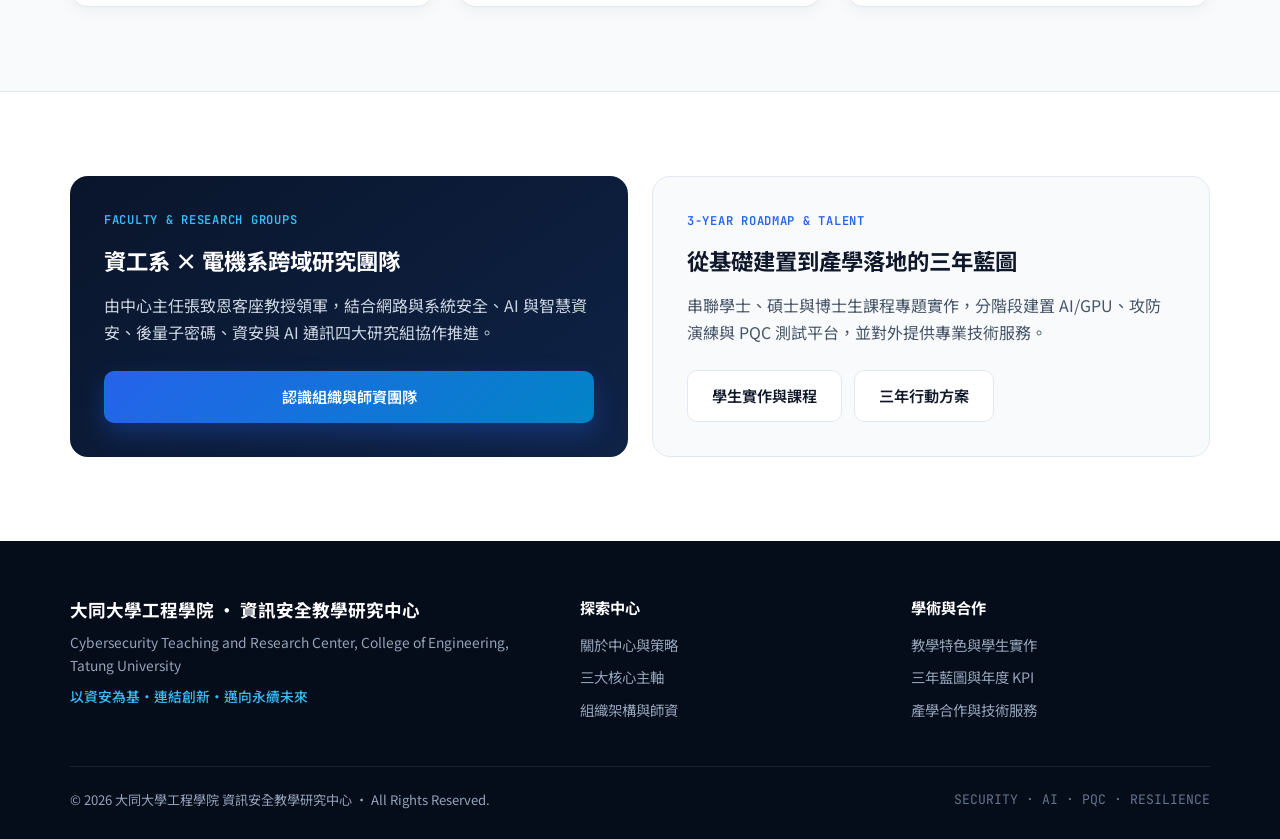
==== commit 1ac35bbd: "v0.2" ====
--- a/index.html
+++ b/index.html
@@ -3,26 +3,26 @@
 <head>
   <meta charset="UTF-8" />
   <meta name="viewport" content="width=device-width, initial-scale=1.0" />
-  <title>資訊安全教學研究中心 | 大同大學工程學院</title>
+  <title>首頁 | 資訊安全教學研究中心 - 大同大學工程學院</title>
   <link rel="preconnect" href="https://fonts.googleapis.com" />
   <link rel="preconnect" href="https://fonts.gstatic.com" crossorigin />
-  <link href="https://fonts.googleapis.com/css2?family=Inter:wght@400;500;600;700;800&family=JetBrains+Mono:wght@400;600&family=Noto+Sans+TC:wght@400;500;700;900&display=swap" rel="stylesheet" />
+  <link href="https://fonts.googleapis.com/css2?family=Inter:wght@400;500;600;700;800&family=JetBrains+Mono:wght@400;500;600&family=Noto+Sans+TC:wght@400;500;700;900&display=swap" rel="stylesheet" />
   <link rel="stylesheet" href="assets/css/style.css" />
 </head>
 <body>
-  <header class="navbar" id="top">
+  <header class="navbar">
     <div class="container nav-inner">
-      <a href="#top" class="brand">
+      <a href="index.html" class="brand">
         <span class="brand-badge" aria-hidden="true">
           <svg width="24" height="24" viewBox="0 0 24 24" fill="none">
-            <path d="M12 2L4 5.5V11.5C4 16.8 7.4 21.6 12 23C16.6 21.6 20 16.8 20 11.5V5.5L12 2Z" stroke="currentColor" stroke-width="2" />
-            <circle cx="12" cy="11.5" r="2.5" fill="#38BDF8" />
-            <path d="M12 14V17.5" stroke="#38BDF8" stroke-width="2" stroke-linecap="round" />
+            <path d="M12 2L4 5.5V11.5C4 16.8 7.4 21.6 12 23C16.6 21.6 20 16.8 20 11.5V5.5L12 2Z" stroke="currentColor" stroke-width="2"/>
+            <circle cx="12" cy="11.5" r="2.6" fill="#38BDF8"/>
+            <path d="M12 14.2V17.5" stroke="#38BDF8" stroke-width="2" stroke-linecap="round"/>
           </svg>
         </span>
         <span class="brand-text">
           <strong>資訊安全教學研究中心</strong>
-          <small>大同大學工程學院 · TATUNG UNIVERSITY</small>
+          <small>TATUNG UNIVERSITY · COLLEGE OF ENGINEERING</small>
         </span>
       </a>
 
@@ -31,670 +31,203 @@
       </button>
 
       <nav class="nav-links" id="navLinks">
-        <a href="#about">定位與價值</a>
-        <a href="#pillars">核心主軸</a>
-        <a href="#team">組織與團隊</a>
-        <a href="#teaching">教學與實作</a>
-        <a href="#roadmap">三年藍圖</a>
-        <a href="#kpi">年度績效</a>
-        <a href="#contact" class="btn-nav">合作與洽詢</a>
+        <a href="index.html" class="active">首頁</a>
+        <a href="about.html">關於中心</a>
+        <a href="research.html">研究主軸</a>
+        <a href="team.html">組織團隊</a>
+        <a href="teaching.html">教學與實作</a>
+        <a href="roadmap.html">三年藍圖</a>
+        <a href="contact.html" class="btn-nav">產學與洽詢</a>
       </nav>
     </div>
   </header>
 
+  <!-- 主視覺區（參考 NTU AI-CORE 深藍節點網格氣場） -->
   <section class="hero">
-    <div class="hero-grid-bg" aria-hidden="true"></div>
+    <div class="hero-canvas" aria-hidden="true"></div>
+    <div class="hero-glow glow-1" aria-hidden="true"></div>
+    <div class="hero-glow glow-2" aria-hidden="true"></div>
+
     <div class="container hero-grid">
-      <div class="hero-content">
+      <div class="hero-copy">
         <div class="eyebrow">
-          <span class="pulse-dot"></span>
-          工程學院院級研究中心 · 審議藍圖（115/10/16）
+          <span class="dot"></span>
+          大同大學工程學院 · 院級跨域研究中心
         </div>
         <h1>
           以資安為基・連結創新
-          <span class="gradient-text">邁向永續未來</span>
+          <span class="text-gradient">邁向永續未來</span>
         </h1>
-        <p class="hero-lead">
-          整合資訊安全、人工智慧、通訊安全與後量子密碼技術，打造串聯「教學與人才培育」、「研究與技術創新」、「產學合作與技術服務」的院級跨域平台。
+        <p class="hero-desc">
+          整合資訊安全、人工智慧、通訊安全與後量子密碼技術，串聯「教學與人才培育」、「研究與技術創新」、「產學合作與技術服務」，打造具特色的大學資安研發與產學基地。
         </p>
         <div class="hero-actions">
-          <a href="#pillars" class="btn btn-primary">探索三大核心主軸</a>
-          <a href="#roadmap" class="btn btn-outline">檢視三年行動方案</a>
-        </div>
-
-        <div class="hero-metrics">
-          <div class="metric-box">
-            <strong>3 大主軸</strong>
-            <span>AI 資安・通訊防禦・PQC</span>
+          <a href="research.html" class="btn btn-primary">探索研究主軸</a>
+          <a href="contact.html" class="btn btn-glass">產學與合作洽詢</a>
+        </div>
+      </div>
+
+      <!-- 右側精密儀表板卡片 -->
+      <aside class="hero-card">
+        <div class="hero-card-top">
+          <span class="mono-label">CENTER_ECOSYSTEM // 03_LOOPS</span>
+          <span class="badge-live">院級跨域平台</span>
+        </div>
+
+        <div class="loop-stack">
+          <a href="teaching.html" class="loop-item">
+            <div class="loop-icon blue">
+              <svg width="20" height="20" viewBox="0 0 24 24" fill="none" stroke="currentColor" stroke-width="2"><path d="M22 10v6M2 10l10-5 10 5-10 5z"/><path d="M6 12v5c3 3 9 3 12 0v-5"/></svg>
+            </div>
+            <div class="loop-info">
+              <strong>教學與人才培育</strong>
+              <span>課程專題、實作任務、競賽證照與論文</span>
+            </div>
+            <span class="arrow">→</span>
+          </a>
+
+          <a href="research.html" class="loop-item">
+            <div class="loop-icon cyan">
+              <svg width="20" height="20" viewBox="0 0 24 24" fill="none" stroke="currentColor" stroke-width="2"><path d="M12 22s8-4 8-10V5l-8-3-8 3v7c0 6 8 10 8 10z"/></svg>
+            </div>
+            <div class="loop-info">
+              <strong>研究與技術創新</strong>
+              <span>AI 智慧防禦、通訊系統安全、後量子密碼</span>
+            </div>
+            <span class="arrow">→</span>
+          </a>
+
+          <a href="contact.html" class="loop-item">
+            <div class="loop-icon amber">
+              <svg width="20" height="20" viewBox="0 0 24 24" fill="none" stroke="currentColor" stroke-width="2"><circle cx="12" cy="12" r="3"/><path d="M19.4 15a1.65 1.65 0 0 0 .33 1.82l.06.06a2 2 0 0 1-2.83 2.83l-.06-.06a1.65 1.65 0 0 0-1.82-.33 1.65 1.65 0 0 0-1 1.51V21a2 2 0 0 1-4 0v-.09A1.65 1.65 0 0 0 9 19.4a1.65 1.65 0 0 0-1.82.33l-.06.06a2 2 0 0 1-2.83-2.83l.06-.06a1.65 1.65 0 0 0 .33-1.82 1.65 1.65 0 0 0-1.51-1H3a2 2 0 0 1 0-4h.09A1.65 1.65 0 0 0 4.6 9a1.65 1.65 0 0 0-.33-1.82l-.06-.06a2 2 0 0 1 2.83-2.83l.06.06a1.65 1.65 0 0 0 1.82.33H9a1.65 1.65 0 0 0 1-1.51V3a2 2 0 0 1 4 0v.09a1.65 1.65 0 0 0 1 1.51 1.65 1.65 0 0 0 1.82-.33l.06-.06a2 2 0 0 1 2.83 2.83l-.06.06a1.65 1.65 0 0 0-.33 1.82V9a1.65 1.65 0 0 0 1.51 1H21a2 2 0 0 1 0 4h-.09a1.65 1.65 0 0 0-1.51 1z"/></svg>
+            </div>
+            <div class="loop-info">
+              <strong>產學合作與技術服務</strong>
+              <span>弱點檢測、資安治理、數位鑑識與導入評估</span>
+            </div>
+            <span class="arrow">→</span>
+          </a>
+        </div>
+
+        <div class="hero-stats-row">
+          <div><strong>3 大主軸</strong><span>前瞻技術聚焦</span></div>
+          <div><strong>4 研究組</strong><span>資工 × 電機跨域</span></div>
+          <div><strong>3 年藍圖</strong><span>建置→驗證→落地</span></div>
+        </div>
+      </aside>
+    </div>
+  </section>
+
+  <!-- 中心使命與願景（雙欄大氣留白，對齊 NTU AI-CORE 下半部結構） -->
+  <section class="section">
+    <div class="container">
+      <div class="dual-manifesto">
+        <div class="manifesto-item">
+          <span class="kicker">CENTER MISSION</span>
+          <h2>中心使命</h2>
+          <div class="accent-bar"></div>
+          <p>整合資安、AI、通訊安全及後量子密碼，建立教學研究與產學服務平台，培育具備理論深度與實務攻防能力的跨域資安人才。</p>
+          <a href="about.html" class="text-link">深入了解中心定位與 TOWS 策略 →</a>
+        </div>
+        <div class="manifesto-item">
+          <span class="kicker">DEVELOPMENT VISION</span>
+          <h2>發展願景</h2>
+          <div class="accent-bar teal"></div>
+          <p>承百年底蘊創資安未來，成為具特色的大學資安研究與產學合作基地，持續深化產業連結並提升數位社會資安韌性。</p>
+          <a href="roadmap.html" class="text-link">檢視三年行動方案與年度指標 →</a>
+        </div>
+      </div>
+    </div>
+  </section>
+
+  <!-- 三大核心研究主軸精選入口 -->
+  <section class="section section-tint">
+    <div class="container">
+      <div class="section-header-split">
+        <div>
+          <span class="kicker">CORE RESEARCH PILLARS</span>
+          <h2>三大核心發展主軸</h2>
+        </div>
+        <a href="research.html" class="btn btn-outline-dark">查看技術細節與設備補強 →</a>
+      </div>
+
+      <div class="grid-3">
+        <article class="feature-card">
+          <div class="card-top-line blue"></div>
+          <span class="card-num">01</span>
+          <h3>AI 智慧資安與可信任 AI</h3>
+          <p>聚焦異常偵測與入侵分析、惡意程式與威脅情資、隱私保護機器學習，以及模型安全與可信任 AI。</p>
+          <a href="research.html#pillar-1" class="card-link">探索領域內容 →</a>
+        </article>
+
+        <article class="feature-card">
+          <div class="card-top-line teal"></div>
+          <span class="card-num">02</span>
+          <h3>通訊與系統安全防禦</h3>
+          <p>涵蓋網路與通訊安全、雲端與零信任系統防護、物聯網與邊緣安全，以及攻防演練與弱點評估。</p>
+          <a href="research.html#pillar-2" class="card-link">探索領域內容 →</a>
+        </article>
+
+        <article class="feature-card">
+          <div class="card-top-line amber"></div>
+          <span class="card-num">03</span>
+          <h3>後量子密碼與新世代應用</h3>
+          <p>推動後量子密鑰封裝與簽章、Hybrid TLS 1.3、區塊鏈與數位身分安全，以及量子安全遷移驗證。</p>
+          <a href="research.html#pillar-3" class="card-link">探索領域內容 →</a>
+        </article>
+      </div>
+    </div>
+  </section>
+
+  <!-- 跨系團隊與三年推進快捷導覽 -->
+  <section class="section">
+    <div class="container">
+      <div class="grid-2-banner">
+        <div class="nav-promo-card dark">
+          <span class="kicker light">FACULTY &amp; RESEARCH GROUPS</span>
+          <h3>資工系 × 電機系跨域研究團隊</h3>
+          <p>由中心主任張致恩客座教授領軍，結合網路與系統安全、AI 與智慧資安、後量子密碼、資安與 AI 通訊四大研究組協作推進。</p>
+          <a href="team.html" class="btn btn-primary">認識組織與師資團隊</a>
+        </div>
+
+        <div class="nav-promo-card light">
+          <span class="kicker">3-YEAR ROADMAP &amp; TALENT</span>
+          <h3>從基礎建置到產學落地的三年藍圖</h3>
+          <p>串聯學士、碩士與博士生課程專題實作，分階段建置 AI/GPU、攻防演練與 PQC 測試平台，並對外提供專業技術服務。</p>
+          <div class="btn-group">
+            <a href="teaching.html" class="btn btn-outline-dark">學生實作與課程</a>
+            <a href="roadmap.html" class="btn btn-outline-dark">三年行動方案</a>
           </div>
-          <div class="metric-box">
-            <strong>4 大研究組</strong>
-            <span>資工系 × 電機系跨域協作</span>
-          </div>
-          <div class="metric-box">
-            <strong>3 年階段</strong>
-            <span>基礎建置 → 技術驗證 → 產學落地</span>
-          </div>
-        </div>
-      </div>
-
-      <aside class="hero-panel" aria-label="中心三大循環與現況亮點">
-        <div class="panel-header">
-          <span class="mono-tag">SYSTEM_ARCHITECTURE // CYCLE_LOOP</span>
-          <span class="status-pill">院級平台建置中</span>
-        </div>
-
-        <div class="cycle-diagram">
-          <div class="cycle-node node-blue">
-            <span class="node-num">01</span>
-            <div>
-              <strong>教學與人才培育</strong>
-              <p>課程專題、實作任務、競賽證照與論文發表</p>
-            </div>
-          </div>
-          <div class="cycle-connector">↓ 技術轉化與實驗驗證 ↓</div>
-          <div class="cycle-node node-teal">
-            <span class="node-num">02</span>
-            <div>
-              <strong>研究與技術創新</strong>
-              <p>AI 智慧防禦、網路與通訊安全、後量子密碼</p>
-            </div>
-          </div>
-          <div class="cycle-connector">↓ 場域測試與產業應用 ↓</div>
-          <div class="cycle-node node-amber">
-            <span class="node-num">03</span>
-            <div>
-              <strong>產學合作與技術服務</strong>
-              <p>弱點檢測、資安治理、數位鑑識與導入評估</p>
-            </div>
-          </div>
-        </div>
-
-        <div class="panel-footer-note">
-          <span>核心策略：</span>聚焦特色・分階段建置・產學並進・永續經營
-        </div>
-      </aside>
-    </div>
-  </section>
-
-  <section class="section" id="about">
-    <div class="container">
-      <div class="section-head">
-        <span class="section-tag">01 // MISSION &amp; STRATEGY</span>
-        <h2>中心定位、核心價值與 TOWS 策略</h2>
-        <p>結合工程學院深厚基礎與跨域師資能量，將現況條件轉化為可執行的中長期推動原則。</p>
-      </div>
-
-      <div class="mvvp-grid">
-        <article class="card dark-card">
-          <span class="card-label">MISSION · 使命</span>
-          <h3>整合資安、AI、通訊安全及後量子密碼，建立教學研究與產學服務平台</h3>
-          <p>打通院內課程、專題、碩博士研究與外部產學資源，形成可持續運作的實作與研發基地。</p>
-        </article>
-
-        <article class="card dark-card">
-          <span class="card-label">VISION · 願景</span>
-          <h3>成為具特色的大學資安研究與產學合作基地</h3>
-          <p>承百年底蘊創資安未來，形塑大同大學工程學院在智慧資安與新世代安全領域的辨識度。</p>
-        </article>
-
-        <article class="card dark-card">
-          <span class="card-label">POSITIONING · 定位</span>
-          <h3>以 AI 智慧防禦、通訊安全、後量子密碼及實務攻防為特色</h3>
-          <p>聚焦高潛力且具前瞻性的技術領域，兼顧理論深度、實驗驗證與實務攻防能力。</p>
-        </article>
-
-        <article class="card dark-card">
-          <span class="card-label">VALUE · 價值</span>
-          <h3>培育資安人才，創新資安技術，深化產學合作，提升資安韌性</h3>
-          <p>兼顧教學創新、研究突破、人才培育、產學連結與社會貢獻五大面向。</p>
-        </article>
-      </div>
-
-      <div class="tows-wrapper">
-        <div class="tows-header">
-          <h3>TOWS 策略矩陣（現況與推動策略）</h3>
-          <span class="mono-tag">STRATEGY_MATRIX</span>
-        </div>
-        <div class="tows-grid">
-          <div class="tows-cell">
-            <span class="tows-badge so">SO · 優勢＋機會</span>
-            <h4>掌握機會</h4>
-            <p>運用 AI、資安等工程基礎，爭取政府科技與產業計畫，串聯課程、專題及碩博士研究。</p>
-          </div>
-          <div class="tows-cell">
-            <span class="tows-badge st">ST · 優勢＋威脅</span>
-            <h4>降低威脅</h4>
-            <p>將 AI 通訊安全、隱私保護、後量子密碼等既有技術，轉化為面對新型資安威脅的防禦優勢。</p>
-          </div>
-          <div class="tows-cell">
-            <span class="tows-badge wo">WO · 弱點＋機會</span>
-            <h4>改善劣勢</h4>
-            <p>整合研究計畫、產學合作、技術服務及校友資源，逐步補足 AI/GPU 與攻防平台等設備缺口。</p>
-          </div>
-          <div class="tows-cell">
-            <span class="tows-badge wt">WT · 弱點＋威脅</span>
-            <h4>控制風險</h4>
-            <p>透過成果導向，建立 KPI、經費控管及年度檢核機制，逐步建立多元且永續的經費來源。</p>
-          </div>
-        </div>
-      </div>
-    </div>
-  </section>
-
-  <section class="section section-alt" id="pillars">
-    <div class="container">
-      <div class="section-head">
-        <span class="section-tag">02 // CORE PILLARS &amp; GAP ANALYSIS</span>
-        <h2>三大核心發展主軸與關鍵落差補強</h2>
-        <p>鎖定三大技術主軸，針對目前設備、資料集與測試環境缺口進行分階段補強。</p>
-      </div>
-
-      <div class="pillars-grid">
-        <article class="pillar-card accent-blue">
-          <div class="pillar-top">
-            <span class="pillar-index">PILLAR 01</span>
-            <h3>AI 智慧資安與可信任 AI</h3>
-          </div>
-          <ul class="feature-list">
-            <li>異常偵測與入侵分析</li>
-            <li>惡意程式與威脅情資</li>
-            <li>隱私保護機器學習</li>
-            <li>模型安全與可信任 AI</li>
-          </ul>
-          <div class="gap-box">
-            <div class="gap-row">
-              <strong>目前缺口：</strong>
-              <span>穩定 GPU 運算、資安資料集、模型訓練與分析環境不足</span>
-            </div>
-            <div class="gap-row priority">
-              <strong>優先補強：</strong>
-              <span>建立運算與模型訓練環境，支援模型開發與實驗驗證</span>
-            </div>
-          </div>
-        </article>
-
-        <article class="pillar-card accent-teal">
-          <div class="pillar-top">
-            <span class="pillar-index">PILLAR 02</span>
-            <h3>通訊與系統安全防禦</h3>
-          </div>
-          <ul class="feature-list">
-            <li>網路與通訊安全</li>
-            <li>雲端、零信任與系統防護</li>
-            <li>物聯網與邊緣安全</li>
-            <li>攻防演練與弱點評估</li>
-          </ul>
-          <div class="gap-box">
-            <div class="gap-row">
-              <strong>目前缺口：</strong>
-              <span>共用攻防平台、通訊測試設備、標準化實作流程不足</span>
-            </div>
-            <div class="gap-row priority">
-              <strong>優先補強：</strong>
-              <span>建置可教學、演練及驗證環境，支援專題、服務與產學合作</span>
-            </div>
-          </div>
-        </article>
-
-        <article class="pillar-card accent-amber">
-          <div class="pillar-top">
-            <span class="pillar-index">PILLAR 03</span>
-            <h3>後量子密碼與新世代安全應用</h3>
-          </div>
-          <ul class="feature-list">
-            <li>後量子密鑰封裝與簽章</li>
-            <li>Hybrid TLS 1.3</li>
-            <li>區塊鏈與數位身分安全</li>
-            <li>量子安全遷移與應用驗證</li>
-          </ul>
-          <div class="gap-box">
-            <div class="gap-row">
-              <strong>目前缺口：</strong>
-              <span>PQC 實驗平台、測試資料、應用情境、系統整合及可展示原型不足</span>
-            </div>
-            <div class="gap-row priority">
-              <strong>優先補強：</strong>
-              <span>建立實作與效能測試平台，驗證協定及應用整合</span>
-            </div>
-          </div>
-        </article>
-      </div>
-    </div>
-  </section>
-
-  <section class="section" id="team">
-    <div class="container">
-      <div class="section-head">
-        <span class="section-tag">03 // ORGANIZATION &amp; FACULTY</span>
-        <h2>組織架構與跨系研究團隊</h2>
-        <p>由中心主任統籌，結合資訊工程學系與電機工程學系師資，設置四大研究組協作推進。</p>
-      </div>
-
-      <div class="director-card">
-        <div class="director-badge">中心主任 · DIRECTOR</div>
-        <div class="director-body">
-          <div>
-            <h3>張致恩 <span class="role-sub">客座教授 / 資訊工程學系</span></h3>
-            <p class="director-bio">南佛羅里達大學教授，帶領中心推動跨域資安研究、人才培育與產學連結。</p>
-          </div>
-          <div class="specialty-tags">
-            <span class="tag">Cybersecurity</span>
-            <span class="tag">Privacy of Artificial Intelligence</span>
-          </div>
-        </div>
-      </div>
-
-      <div class="groups-grid">
-        <article class="group-card group-blue">
-          <div class="group-head">
-            <span class="group-dept">資工系</span>
-            <h4>網路與系統安全組</h4>
-            <p class="convener">召集人：<strong>包蒼龍</strong> 講座教授</p>
-          </div>
-          <p class="group-desc">網路管理、系統安全強化、影像與訊號處理安全應用。</p>
-          <div class="group-tags">
-            <span>數位訊號處理</span><span>影像處理</span><span>網路管理</span>
-          </div>
-        </article>
-
-        <article class="group-card group-teal">
-          <div class="group-head">
-            <span class="group-dept">資工系</span>
-            <h4>AI 與智慧資安組</h4>
-            <p class="convener">召集人：<strong>徐家銘</strong> 助理教授</p>
-          </div>
-          <p class="group-desc">AI 偵測、網路安全、入侵偵測、惡意程式分析與智慧防禦。</p>
-          <div class="group-tags">
-            <span>網路安全</span><span>入侵偵測</span><span>惡意程式分析</span>
-          </div>
-        </article>
-
-        <article class="group-card group-amber">
-          <div class="group-head">
-            <span class="group-dept">資工系 · 兼任執行副主任</span>
-            <h4>後量子密碼組</h4>
-            <p class="convener">召集人：<strong>周憲政</strong> 助理教授</p>
-          </div>
-          <p class="group-desc">後量子密碼、密碼學、區塊鏈、資通安全與數位鑑識。</p>
-          <div class="group-tags">
-            <span>資通安全</span><span>密碼學</span><span>數位鑑識</span><span>區塊鏈</span>
-          </div>
-        </article>
-
-        <article class="group-card group-purple">
-          <div class="group-head">
-            <span class="group-dept">電機系</span>
-            <h4>資安與 AI 通訊組</h4>
-            <p class="convener">召集人：<strong>卓 立</strong> 助理教授</p>
-          </div>
-          <p class="group-desc">無線與行動通訊防護、AI 通訊安全分析與機器學習。</p>
-          <div class="group-tags">
-            <span>無線通訊</span><span>訊號處理</span><span>網路安全</span><span>機器學習</span>
-          </div>
-        </article>
-      </div>
-    </div>
-  </section>
-
-  <section class="section section-alt" id="teaching">
-    <div class="container">
-      <div class="section-head">
-        <span class="section-tag">04 // TEACHING &amp; STUDENT HANDS-ON</span>
-        <h2>教學特色與學生實作任務</h2>
-        <p>將研究成果融入課程與專題，引導學士、碩士與博士生透過實作任務累積實務經驗。</p>
-      </div>
-
-      <div class="teaching-grid">
-        <article class="teaching-card">
-          <span class="track-badge">TRACK 01</span>
-          <h3>AI 智慧資安</h3>
-          <div class="course-block">
-            <strong>課程／專題連結</strong>
-            <p>AI、機器學習、資訊安全、惡意程式與威脅情資</p>
-          </div>
-          <div class="task-block">
-            <strong>博碩及學士生實作任務</strong>
-            <p>入侵偵測模型、特徵分析、深度偽造辨識與情資分析</p>
-          </div>
-        </article>
-
-        <article class="teaching-card">
-          <span class="track-badge">TRACK 02</span>
-          <h3>通訊與系統安全</h3>
-          <div class="course-block">
-            <strong>課程／專題連結</strong>
-            <p>網路、Linux、無線通訊、物聯網、雲端與攻防</p>
-          </div>
-          <div class="task-block">
-            <strong>博碩及學士生實作任務</strong>
-            <p>弱點掃描、滲透測試、封包分析、無線測試、系統強化與攻防演練</p>
-          </div>
-        </article>
-
-        <article class="teaching-card">
-          <span class="track-badge">TRACK 03</span>
-          <h3>後量子密碼</h3>
-          <div class="course-block">
-            <strong>課程／專題連結</strong>
-            <p>密碼學、PQC、區塊鏈、TLS、簽章與金鑰管理</p>
-          </div>
-          <div class="task-block">
-            <strong>博碩及學士生實作任務</strong>
-            <p>演算法實作、KEM 與簽章效能、後量子 TLS 與區塊鏈應用驗證</p>
-          </div>
-        </article>
-
-        <article class="teaching-card">
-          <span class="track-badge">TRACK 04</span>
-          <h3>產學案例與展示</h3>
-          <div class="course-block">
-            <strong>課程／專題連結</strong>
-            <p>專題、競賽、證照、企業實習與合作專案</p>
-          </div>
-          <div class="task-block">
-            <strong>博碩及學士生實作任務</strong>
-            <p>案例分析、服務雛形開發、成果展示、研討會或競賽作品</p>
-          </div>
-        </article>
-      </div>
-    </div>
-  </section>
-
-  <section class="section" id="roadmap">
-    <div class="container">
-      <div class="section-head">
-        <span class="section-tag">05 // THREE-YEAR ACTION PLAN</span>
-        <h2>三年行動方案（基礎建置 → 技術驗證 → 產學落地）</h2>
-        <p>依研究發展、教學與人才、產學與服務、交流與營運四大面向分年推進。</p>
-      </div>
-
-      <div class="roadmap-grid">
-        <article class="phase-card phase-1">
-          <div class="phase-header">
-            <span class="phase-num">01</span>
-            <div>
-              <h3>第一年：基礎建置期</h3>
-              <small>建置環境・招募團隊・建立窗口</small>
-            </div>
-          </div>
-          <dl class="phase-list">
-            <div>
-              <dt>研究發展</dt>
-              <dd>建置 AI/GPU、攻防、通訊安全與 PQC 平台</dd>
-            </div>
-            <div>
-              <dt>教學與人才</dt>
-              <dd>招募研究助理與專題生，建立參與機制</dd>
-            </div>
-            <div>
-              <dt>產學與服務</dt>
-              <dd>盤點政府、校友與產學資源，提出計畫</dd>
-            </div>
-            <div>
-              <dt>交流與營運</dt>
-              <dd>辦理演講／工作坊，建立網站與合作窗口</dd>
-            </div>
-          </dl>
-        </article>
-
-        <article class="phase-card phase-2">
-          <div class="phase-header">
-            <span class="phase-num">02</span>
-            <div>
-              <h3>第二年：技術驗證期</h3>
-              <small>驗證原型・擴大實作・推動試案</small>
-            </div>
-          </div>
-          <dl class="phase-list">
-            <div>
-              <dt>研究發展</dt>
-              <dd>驗證 AI 偵測、通訊異常、隱私保護、PQC 應用</dd>
-            </div>
-            <div>
-              <dt>教學與人才</dt>
-              <dd>擴大專題、競賽、證照與論文發表</dd>
-            </div>
-            <div>
-              <dt>產學與服務</dt>
-              <dd>推動企業委託、合作試案與技術驗證</dd>
-            </div>
-            <div>
-              <dt>交流與營運</dt>
-              <dd>辦理論壇／成果展示，建立諮詢與顧問網絡</dd>
-            </div>
-          </dl>
-        </article>
-
-        <article class="phase-card phase-3">
-          <div class="phase-header">
-            <span class="phase-num">03</span>
-            <div>
-              <h3>第三年：產學落地期</h3>
-              <small>整合熟化・深化鏈結・永續營運</small>
-            </div>
-          </div>
-          <dl class="phase-list">
-            <div>
-              <dt>研究發展</dt>
-              <dd>整合研究成果，提升 AI、防禦、通訊與 PQC 成熟度</dd>
-            </div>
-            <div>
-              <dt>教學與人才</dt>
-              <dd>穩定課程、專題與產學鏈結，培育實務人才</dd>
-            </div>
-            <div>
-              <dt>產學與服務</dt>
-              <dd>擴大弱點檢測、資安治理、鑑識與導入評估服務</dd>
-            </div>
-            <div>
-              <dt>交流與營運</dt>
-              <dd>拓展跨校與國內外交流，建立多元營運模式</dd>
-            </div>
-          </dl>
-        </article>
-      </div>
-    </div>
-  </section>
-
-  <section class="section section-alt" id="kpi">
-    <div class="container">
-      <div class="section-head">
-        <span class="section-tag">06 // MILESTONES &amp; KPI</span>
-        <h2>年度里程碑與績效指標</h2>
-        <p>以成果導向推動年度檢核，可依類別切換檢視三年規劃目標。</p>
-      </div>
-
-      <div class="filter-bar" role="tablist" aria-label="績效指標分類">
-        <button class="filter-btn active" data-category="all">全部項目</button>
-        <button class="filter-btn" data-category="grants">計畫與產學</button>
-        <button class="filter-btn" data-category="research">研究與論文</button>
-        <button class="filter-btn" data-category="talent">人才與競賽</button>
-        <button class="filter-btn" data-category="outreach">推廣與教學</button>
-      </div>
-
-      <div class="table-wrap">
-        <table class="kpi-table">
-          <thead>
-            <tr>
-              <th>績效項目</th>
-              <th>第一年</th>
-              <th>第二年</th>
-              <th>第三年</th>
-              <th>三年對照／說明</th>
-            </tr>
-          </thead>
-          <tbody id="kpiTableBody">
-            <tr data-cat="grants">
-              <td>國科會計畫申請</td>
-              <td>2 件</td>
-              <td>2 件</td>
-              <td>2 件</td>
-              <td>三年累計至少 6 件</td>
-            </tr>
-            <tr data-cat="grants">
-              <td>教育部教學實踐計畫申請</td>
-              <td>2 件</td>
-              <td>2 件</td>
-              <td>2 件</td>
-              <td>三年累計至少 6 件</td>
-            </tr>
-            <tr data-cat="grants">
-              <td>教學創新與精進計畫</td>
-              <td>2 件</td>
-              <td>2 件</td>
-              <td>2 件</td>
-              <td>三年累計至少 6 件</td>
-            </tr>
-            <tr data-cat="grants">
-              <td>基礎研究案</td>
-              <td>2 件</td>
-              <td>2 件</td>
-              <td>2 件</td>
-              <td>三年累計 6 件</td>
-            </tr>
-            <tr data-cat="grants">
-              <td>產學合作案</td>
-              <td>2 件</td>
-              <td>2 件</td>
-              <td>2 件</td>
-              <td>三年累計 6 件</td>
-            </tr>
-            <tr data-cat="grants">
-              <td>大專生專題研究計畫</td>
-              <td>1 件</td>
-              <td>2 件</td>
-              <td>2 件</td>
-              <td>三年累計 5 件</td>
-            </tr>
-            <tr data-cat="research">
-              <td>期刊論文投稿（SCI 等級）</td>
-              <td>2 篇</td>
-              <td>3 篇</td>
-              <td>3 篇</td>
-              <td>三年累計至少 8 篇</td>
-            </tr>
-            <tr data-cat="research">
-              <td>期刊論文接受／發表</td>
-              <td>2/2 篇</td>
-              <td>3/3 篇</td>
-              <td>3/3 篇</td>
-              <td>逐年提升投稿與發表成果</td>
-            </tr>
-            <tr data-cat="research">
-              <td>研討會論文投稿／發表</td>
-              <td>8/8 篇</td>
-              <td>9/9 篇</td>
-              <td>9/9 篇</td>
-              <td>每年維持穩定產出</td>
-            </tr>
-            <tr data-cat="talent">
-              <td>學生專題成果</td>
-              <td>11 組</td>
-              <td>12 組</td>
-              <td>12 組</td>
-              <td>每年維持 12 組左右</td>
-            </tr>
-            <tr data-cat="talent">
-              <td>學生專題參與</td>
-              <td>35 人次</td>
-              <td>40 人次</td>
-              <td>40 人次</td>
-              <td>三年合計約 115 人次</td>
-            </tr>
-            <tr data-cat="talent">
-              <td>學生競賽／成果展示</td>
-              <td>3 件</td>
-              <td>3 件</td>
-              <td>4 件</td>
-              <td>三年累計 10 件</td>
-            </tr>
-            <tr data-cat="outreach">
-              <td>專題演講／研討會</td>
-              <td>2 場</td>
-              <td>2 場</td>
-              <td>2 場</td>
-              <td>三年累計 6 場</td>
-            </tr>
-            <tr data-cat="outreach">
-              <td>交流推廣活動</td>
-              <td>4 場</td>
-              <td>3 場</td>
-              <td>4 場</td>
-              <td>三年累計 11 場</td>
-            </tr>
-            <tr data-cat="outreach">
-              <td>研究成果融入課程件數</td>
-              <td>2 件</td>
-              <td>1 件</td>
-              <td>2 件</td>
-              <td>三年累計 5 件</td>
-            </tr>
-            <tr data-cat="outreach">
-              <td>實作教材／案例建置</td>
-              <td>1 件</td>
-              <td>1 件</td>
-              <td>1 件</td>
-              <td>三年累計 3 件</td>
-            </tr>
-          </tbody>
-        </table>
-      </div>
-    </div>
-  </section>
-
-  <section class="section conclusion-section" id="contact">
-    <div class="container">
-      <div class="conclusion-banner">
-        <span class="section-tag">07 // CONCLUSION &amp; COLLABORATION</span>
-        <h2>整合教師專長・支援學生實作・推動研究成果・連結產業需求</h2>
-        <p>
-          本中心將成為整合教學、研究、產學與技術服務之關鍵平台，透過明確組織分工、年度 KPI、經費對應與滾動檢核，逐步形塑大同大學之資安特色與永續競爭力。
-        </p>
-
-        <div class="pillars-strip">
-          <div><strong>01 定位明確</strong><span>聚焦資安、AI、通訊安全與量子安全</span></div>
-          <div><strong>02 規劃可行</strong><span>三年藍圖、組織架構、行動方案與 KPI</span></div>
-          <div><strong>03 效益可期</strong><span>帶動教學創新、人才培育、研究與產學</span></div>
-          <div><strong>04 永續發展</strong><span>結合校內資源與外部計畫，自主營運</span></div>
-        </div>
-
-        <form class="inquiry-form" id="inquiryForm">
-          <h3>產學合作、技術服務或學生參與洽詢</h3>
-          <div class="form-row">
-            <input type="text" name="name" placeholder="您的姓名 / 單位名稱" required />
-            <input type="email" name="email" placeholder="聯絡信箱" required />
-            <select name="topic">
-              <option value="產學合作與技術服務">產學合作與技術服務（弱點檢測／治理／鑑識／PQC 驗證）</option>
-              <option value="學生專題與研究助理">學生專題、競賽與研究助理參與</option>
-              <option value="演講工作坊與交流">專題演講、工作坊與校際交流</option>
-            </select>
-          </div>
-          <textarea name="message" rows="3" placeholder="請簡述合作需求、研究方向或聯絡事項..." required></textarea>
-          <div class="form-actions">
-            <button type="submit" class="btn btn-primary">產生合作洽詢摘要</button>
-            <span class="form-hint" id="formStatus">靜態網站示範：送出後可快速複製合作需求摘要寄送給中心窗口。</span>
-          </div>
-        </form>
+        </div>
       </div>
     </div>
   </section>
 
   <footer class="footer">
-    <div class="container footer-inner">
-      <div>
+    <div class="container footer-grid">
+      <div class="footer-brand">
         <strong>大同大學工程學院 · 資訊安全教學研究中心</strong>
-        <p>審議報告日期：115/10/16 · 培育資安人才，守護數位未來</p>
-      </div>
-      <div class="footer-links">
-        <a href="#top">回到頂部</a>
-        <a href="#pillars">核心主軸</a>
-        <a href="#roadmap">三年藍圖</a>
-        <a href="#kpi">年度績效</a>
-      </div>
+        <p>Cybersecurity Teaching and Research Center, College of Engineering, Tatung University</p>
+        <p class="footer-motto">以資安為基・連結創新・邁向永續未來</p>
+      </div>
+      <div class="footer-col">
+        <h4>探索中心</h4>
+        <a href="about.html">關於中心與策略</a>
+        <a href="research.html">三大核心主軸</a>
+        <a href="team.html">組織架構與師資</a>
+      </div>
+      <div class="footer-col">
+        <h4>學術與合作</h4>
+        <a href="teaching.html">教學特色與學生實作</a>
+        <a href="roadmap.html">三年藍圖與年度 KPI</a>
+        <a href="contact.html">產學合作與技術服務</a>
+      </div>
+    </div>
+    <div class="container footer-bottom">
+      <span>© 2026 大同大學工程學院 資訊安全教學研究中心 · All Rights Reserved.</span>
+      <span class="mono-dim">SECURITY · AI · PQC · RESILIENCE</span>
     </div>
   </footer>
-
   <script src="assets/js/main.js"></script>
 </body>
 </html>
--- a/assets/css/style.css
+++ b/assets/css/style.css
@@ -1,27 +1,28 @@
 :root {
-  --bg-navy: #071124;
-  --bg-navy-2: #0c1b36;
-  --surface: #0f2244;
-  --surface-light: #ffffff;
-  --surface-alt: #f3f6fb;
-  --border: #dce4f0;
-  --border-dark: rgba(148, 163, 184, 0.22);
-  --text-main: #0f172a;
-  --text-muted: #475569;
-  --text-on-dark: #f8fafc;
-  --text-muted-dark: #cbd5e1;
-  --blue: #2563eb;
-  --cyan: #38bdf8;
-  --teal: #0d9488;
-  --amber: #d97706;
-  --purple: #7c3aed;
-  --radius: 14px;
-  --shadow: 0 12px 30px rgba(7, 17, 36, 0.08);
-}
-
-*,
-*::before,
-*::after {
+  --navy-950: #050c1a;
+  --navy-900: #09152b;
+  --navy-800: #0f2347;
+  --navy-700: #163264;
+  --slate-900: #0f172a;
+  --slate-700: #334155;
+  --slate-600: #475569;
+  --slate-200: #e2e8f0;
+  --slate-100: #f1f5f9;
+  --slate-50: #f8fafc;
+  --blue-600: #2563eb;
+  --blue-500: #3b82f6;
+  --cyan-400: #38bdf8;
+  --teal-600: #0d9488;
+  --teal-400: #2dd4bf;
+  --amber-600: #d97706;
+  --purple-600: #7c3aed;
+  --radius-lg: 18px;
+  --radius-md: 12px;
+  --shadow-sm: 0 4px 16px rgba(9, 21, 43, 0.05);
+  --shadow-md: 0 14px 34px rgba(9, 21, 43, 0.08);
+}
+
+*, *::before, *::after {
   box-sizing: border-box;
 }
 
@@ -32,31 +33,33 @@
 body {
   margin: 0;
   font-family: "Noto Sans TC", "Inter", system-ui, -apple-system, sans-serif;
-  color: var(--text-main);
-  background: var(--surface-light);
-  line-height: 1.65;
+  color: var(--slate-900);
+  background: #ffffff;
+  line-height: 1.7;
+  -webkit-font-smoothing: antialiased;
 }
 
 .container {
-  width: min(1160px, 92%);
+  width: min(1140px, 90%);
   margin: 0 auto;
 }
 
+/* 導覽列 */
 .navbar {
   position: sticky;
   top: 0;
-  z-index: 100;
-  background: rgba(7, 17, 36, 0.92);
-  backdrop-filter: blur(12px);
-  border-bottom: 1px solid var(--border-dark);
+  z-index: 1000;
+  background: rgba(5, 12, 26, 0.92);
+  backdrop-filter: blur(14px);
+  border-bottom: 1px solid rgba(148, 163, 184, 0.16);
 }
 
 .nav-inner {
   display: flex;
   align-items: center;
   justify-content: space-between;
-  min-height: 72px;
-  gap: 16px;
+  min-height: 76px;
+  gap: 20px;
 }
 
 .brand {
@@ -64,57 +67,71 @@
   align-items: center;
   gap: 12px;
   text-decoration: none;
-  color: var(--text-on-dark);
+  color: #ffffff;
 }
 
 .brand-badge {
   width: 42px;
   height: 42px;
-  border-radius: 10px;
+  border-radius: 11px;
   display: grid;
   place-items: center;
-  background: rgba(56, 189, 248, 0.14);
-  border: 1px solid rgba(56, 189, 248, 0.35);
-  color: var(--cyan);
+  background: linear-gradient(135deg, rgba(37, 99, 235, 0.28), rgba(56, 189, 248, 0.14));
+  border: 1px solid rgba(56, 189, 248, 0.4);
+  color: var(--cyan-400);
 }
 
 .brand-text strong {
   display: block;
-  font-size: 1rem;
+  font-size: 1.04rem;
+  font-weight: 700;
   letter-spacing: 0.02em;
 }
 
 .brand-text small {
   display: block;
-  font-size: 0.72rem;
-  color: var(--text-muted-dark);
   font-family: "JetBrains Mono", monospace;
+  font-size: 0.68rem;
+  color: #94a3b8;
+  letter-spacing: 0.04em;
 }
 
 .nav-links {
   display: flex;
   align-items: center;
-  gap: 20px;
+  gap: 6px;
 }
 
 .nav-links a {
-  color: var(--text-muted-dark);
+  color: #cbd5e1;
   text-decoration: none;
   font-size: 0.92rem;
   font-weight: 500;
-  transition: color 0.2s;
+  padding: 8px 13px;
+  border-radius: 8px;
+  transition: all 0.2s ease;
 }
 
 .nav-links a:hover {
   color: #ffffff;
+  background: rgba(255, 255, 255, 0.06);
+}
+
+.nav-links a.active {
+  color: var(--cyan-400);
+  background: rgba(56, 189, 248, 0.12);
+  font-weight: 600;
 }
 
 .nav-links a.btn-nav {
-  padding: 8px 14px;
-  border-radius: 8px;
-  background: rgba(56, 189, 248, 0.16);
-  border: 1px solid rgba(56, 189, 248, 0.45);
-  color: #ffffff;
+  margin-left: 8px;
+  background: linear-gradient(135deg, var(--blue-600), #0284c7);
+  color: #ffffff;
+  font-weight: 600;
+}
+
+.nav-links a.btn-nav.active {
+  box-shadow: 0 0 0 2px rgba(56, 189, 248, 0.5);
 }
 
 .nav-toggle {
@@ -122,687 +139,942 @@
   flex-direction: column;
   gap: 5px;
   background: transparent;
-  border: 1px solid var(--border-dark);
+  border: 1px solid rgba(148, 163, 184, 0.3);
   border-radius: 8px;
-  padding: 8px;
+  padding: 9px;
   cursor: pointer;
 }
 
 .nav-toggle span {
-  display: block;
   width: 22px;
   height: 2px;
   background: #ffffff;
-}
-
+  display: block;
+}
+
+/* 首頁 Hero（深藍科技風） */
 .hero {
   position: relative;
   overflow: hidden;
-  background: radial-gradient(circle at 80% 20%, rgba(37, 99, 235, 0.28), transparent 45%),
-              radial-gradient(circle at 15% 80%, rgba(13, 148, 136, 0.22), transparent 45%),
-              linear-gradient(160deg, var(--bg-navy) 0%, var(--bg-navy-2) 100%);
-  color: var(--text-on-dark);
-  padding: 72px 0 84px;
-}
-
-.hero-grid-bg {
+  background: linear-gradient(160deg, var(--navy-950) 0%, var(--navy-900) 55%, var(--navy-800) 100%);
+  color: #ffffff;
+  padding: 92px 0 104px;
+}
+
+.hero-canvas {
   position: absolute;
   inset: 0;
-  background-image: linear-gradient(rgba(148, 163, 184, 0.06) 1px, transparent 1px),
-                    linear-gradient(90deg, rgba(148, 163, 184, 0.06) 1px, transparent 1px);
-  background-size: 36px 36px;
+  background-image:
+    radial-gradient(rgba(56, 189, 248, 0.16) 1px, transparent 1px),
+    linear-gradient(rgba(148, 163, 184, 0.05) 1px, transparent 1px),
+    linear-gradient(90deg, rgba(148, 163, 184, 0.05) 1px, transparent 1px);
+  background-size: 32px 32px, 64px 64px, 64px 64px;
   pointer-events: none;
+}
+
+.hero-glow {
+  position: absolute;
+  border-radius: 50%;
+  filter: blur(90px);
+  pointer-events: none;
+}
+
+.glow-1 {
+  width: 420px;
+  height: 420px;
+  top: -100px;
+  right: 8%;
+  background: rgba(37, 99, 235, 0.32);
+}
+
+.glow-2 {
+  width: 360px;
+  height: 360px;
+  bottom: -120px;
+  left: 5%;
+  background: rgba(13, 148, 136, 0.24);
 }
 
 .hero-grid {
   position: relative;
   display: grid;
-  grid-template-columns: 1.25fr 0.95fr;
-  gap: 40px;
+  grid-template-columns: 1.2fr 0.95fr;
+  gap: 48px;
   align-items: center;
 }
 
 .eyebrow {
   display: inline-flex;
   align-items: center;
-  gap: 8px;
-  padding: 6px 14px;
+  gap: 9px;
+  padding: 6px 15px;
   border-radius: 999px;
-  background: rgba(56, 189, 248, 0.12);
-  border: 1px solid rgba(56, 189, 248, 0.35);
-  color: var(--cyan);
+  background: rgba(56, 189, 248, 0.1);
+  border: 1px solid rgba(56, 189, 248, 0.3);
+  color: var(--cyan-400);
   font-size: 0.84rem;
   font-weight: 500;
 }
 
-.pulse-dot {
+.eyebrow .dot {
   width: 8px;
   height: 8px;
   border-radius: 50%;
   background: #34d399;
+  box-shadow: 0 0 10px #34d399;
 }
 
 .hero h1 {
-  margin: 18px 0 16px;
-  font-size: clamp(2.1rem, 4vw, 3.1rem);
-  line-height: 1.2;
+  margin: 20px 0 18px;
+  font-size: clamp(2.2rem, 4.2vw, 3.25rem);
+  line-height: 1.18;
   font-weight: 900;
-}
-
-.gradient-text {
+  letter-spacing: -0.01em;
+}
+
+.text-gradient {
   display: block;
-  background: linear-gradient(90deg, #38bdf8, #5eead4);
+  background: linear-gradient(90deg, #38bdf8 0%, #5eead4 100%);
   -webkit-background-clip: text;
   -webkit-text-fill-color: transparent;
 }
 
-.hero-lead {
-  color: var(--text-muted-dark);
-  font-size: 1.05rem;
-  max-width: 600px;
-  margin-bottom: 28px;
+.hero-desc {
+  color: #cbd5e1;
+  font-size: 1.06rem;
+  max-width: 580px;
+  margin: 0 0 32px;
 }
 
 .hero-actions {
   display: flex;
   flex-wrap: wrap;
   gap: 14px;
-  margin-bottom: 36px;
-}
-
+}
+
+/* 按鈕 */
 .btn {
   display: inline-flex;
   align-items: center;
   justify-content: center;
-  padding: 12px 22px;
+  padding: 12px 24px;
   border-radius: 10px;
   font-weight: 600;
+  font-size: 0.95rem;
   text-decoration: none;
   cursor: pointer;
-  border: none;
-  font-size: 0.95rem;
-  transition: transform 0.15s ease, opacity 0.2s ease;
+  border: 1px solid transparent;
+  transition: transform 0.18s ease, box-shadow 0.18s ease, background 0.18s ease;
 }
 
 .btn:hover {
-  transform: translateY(-1px);
+  transform: translateY(-2px);
 }
 
 .btn-primary {
-  background: linear-gradient(135deg, #2563eb, #0284c7);
-  color: #ffffff;
-}
-
-.btn-outline {
-  background: transparent;
-  color: #ffffff;
-  border: 1px solid rgba(148, 163, 184, 0.4);
-}
-
-.hero-metrics {
-  display: grid;
-  grid-template-columns: repeat(3, 1fr);
-  gap: 14px;
-}
-
-.metric-box {
-  background: rgba(15, 34, 68, 0.72);
-  border: 1px solid var(--border-dark);
-  border-radius: 12px;
-  padding: 14px 16px;
-}
-
-.metric-box strong {
-  display: block;
-  font-size: 1.15rem;
-  color: var(--cyan);
-}
-
-.metric-box span {
-  font-size: 0.82rem;
-  color: var(--text-muted-dark);
-}
-
-.hero-panel {
-  background: rgba(12, 27, 54, 0.88);
-  border: 1px solid rgba(56, 189, 248, 0.28);
-  border-radius: 18px;
-  padding: 22px;
-  box-shadow: 0 20px 50px rgba(0, 0, 0, 0.35);
-}
-
-.panel-header {
-  display: flex;
+  background: linear-gradient(135deg, var(--blue-600), #0284c7);
+  color: #ffffff;
+  box-shadow: 0 10px 24px rgba(37, 99, 235, 0.32);
+}
+
+.btn-glass {
+  background: rgba(255, 255, 255, 0.06);
+  border-color: rgba(148, 163, 184, 0.35);
+  color: #ffffff;
+}
+
+.btn-glass:hover {
+  background: rgba(255, 255, 255, 0.12);
+}
+
+.btn-outline-dark {
+  background: #ffffff;
+  border-color: var(--slate-200);
+  color: var(--slate-900);
+}
+
+.btn-outline-dark:hover {
+  border-color: var(--blue-600);
+  color: var(--blue-600);
+}
+
+.full-width {
+  width: 100%;
+}
+
+/* 首頁右側生態儀表卡片 */
+.hero-card {
+  background: rgba(9, 21, 43, 0.78);
+  backdrop-filter: blur(16px);
+  border: 1px solid rgba(56, 189, 248, 0.26);
+  border-radius: 20px;
+  padding: 26px;
+  box-shadow: 0 24px 60px rgba(0, 0, 0, 0.42);
+}
+
+.hero-card-top {
+  display: flex;
+  justify-content: space-between;
   align-items: center;
-  justify-content: space-between;
-  gap: 8px;
   margin-bottom: 18px;
 }
 
-.mono-tag {
+.mono-label {
   font-family: "JetBrains Mono", monospace;
-  font-size: 0.75rem;
-  color: var(--cyan);
-}
-
-.status-pill {
+  font-size: 0.74rem;
+  color: var(--cyan-400);
+}
+
+.badge-live {
   font-size: 0.75rem;
   padding: 4px 10px;
   border-radius: 999px;
-  background: rgba(16, 185, 129, 0.16);
-  color: #6ee7b7;
-  border: 1px solid rgba(16, 185, 129, 0.35);
-}
-
-.cycle-node {
-  display: flex;
+  background: rgba(45, 212, 191, 0.14);
+  color: #5eead4;
+  border: 1px solid rgba(45, 212, 191, 0.3);
+}
+
+.loop-stack {
+  display: flex;
+  flex-direction: column;
+  gap: 12px;
+}
+
+.loop-item {
+  display: flex;
+  align-items: center;
   gap: 14px;
-  align-items: flex-start;
-  padding: 14px;
-  border-radius: 12px;
-  background: rgba(15, 34, 68, 0.9);
-  border: 1px solid var(--border-dark);
-}
-
-.node-num {
-  font-family: "JetBrains Mono", monospace;
-  font-weight: 700;
-  padding: 4px 8px;
-  border-radius: 8px;
-  font-size: 0.85rem;
-}
-
-.node-blue .node-num { background: rgba(59, 130, 246, 0.2); color: #93c5fd; }
-.node-teal .node-num { background: rgba(20, 184, 166, 0.2); color: #5eead4; }
-.node-amber .node-num { background: rgba(245, 158, 11, 0.2); color: #fcd34d; }
-
-.cycle-node strong {
+  padding: 15px 16px;
+  border-radius: 14px;
+  background: rgba(15, 35, 71, 0.75);
+  border: 1px solid rgba(148, 163, 184, 0.16);
+  text-decoration: none;
+  color: #ffffff;
+  transition: all 0.2s ease;
+}
+
+.loop-item:hover {
+  border-color: rgba(56, 189, 248, 0.55);
+  transform: translateX(4px);
+}
+
+.loop-icon {
+  width: 40px;
+  height: 40px;
+  border-radius: 10px;
+  display: grid;
+  place-items: center;
+  flex-shrink: 0;
+}
+
+.loop-icon.blue { background: rgba(59, 130, 246, 0.2); color: #93c5fd; }
+.loop-icon.cyan { background: rgba(45, 212, 191, 0.2); color: #5eead4; }
+.loop-icon.amber { background: rgba(245, 158, 11, 0.2); color: #fcd34d; }
+
+.loop-info strong {
   display: block;
   font-size: 0.98rem;
-  margin-bottom: 2px;
-}
-
-.cycle-node p {
+}
+
+.loop-info span {
+  display: block;
+  font-size: 0.82rem;
+  color: #94a3b8;
+}
+
+.loop-item .arrow {
+  margin-left: auto;
+  color: var(--cyan-400);
+  font-weight: 700;
+}
+
+.hero-stats-row {
+  display: grid;
+  grid-template-columns: repeat(3, 1fr);
+  gap: 10px;
+  margin-top: 18px;
+  padding-top: 18px;
+  border-top: 1px solid rgba(148, 163, 184, 0.16);
+  text-align: center;
+}
+
+.hero-stats-row strong {
+  display: block;
+  color: #ffffff;
+  font-size: 1rem;
+}
+
+.hero-stats-row span {
+  font-size: 0.76rem;
+  color: #94a3b8;
+}
+
+/* 內頁橫幅 Page Hero */
+.page-hero {
+  background: linear-gradient(155deg, var(--navy-950) 0%, var(--navy-800) 100%);
+  color: #ffffff;
+  padding: 58px 0 64px;
+  border-bottom: 1px solid rgba(56, 189, 248, 0.2);
+}
+
+.breadcrumb {
+  font-size: 0.85rem;
+  color: #94a3b8;
+  margin-bottom: 14px;
+}
+
+.breadcrumb a {
+  color: var(--cyan-400);
+  text-decoration: none;
+}
+
+.page-hero h1 {
+  margin: 8px 0 12px;
+  font-size: clamp(1.9rem, 3.5vw, 2.6rem);
+  font-weight: 800;
+}
+
+.page-hero p {
   margin: 0;
-  font-size: 0.84rem;
-  color: var(--text-muted-dark);
-}
-
-.cycle-connector {
-  text-align: center;
-  font-size: 0.78rem;
-  color: #94a3b8;
-  padding: 6px 0;
-}
-
-.panel-footer-note {
-  margin-top: 16px;
-  padding-top: 14px;
-  border-top: 1px solid var(--border-dark);
-  font-size: 0.84rem;
-  color: var(--text-muted-dark);
-}
-
-.panel-footer-note span {
-  color: var(--cyan);
+  color: #cbd5e1;
+  max-width: 680px;
+  font-size: 1.02rem;
+}
+
+/* 區塊與版面留白 */
+.section {
+  padding: 84px 0;
+}
+
+.section-tint {
+  background: var(--slate-50);
+  border-top: 1px solid var(--slate-200);
+  border-bottom: 1px solid var(--slate-200);
+}
+
+.kicker {
+  display: inline-block;
+  font-family: "JetBrains Mono", monospace;
+  font-size: 0.76rem;
   font-weight: 600;
-}
-
-.section {
-  padding: 76px 0;
-}
-
-.section-alt {
-  background: var(--surface-alt);
-}
-
-.section-head {
-  max-width: 720px;
+  letter-spacing: 0.06em;
+  color: var(--blue-600);
+  margin-bottom: 6px;
+}
+
+.kicker.light {
+  color: var(--cyan-400);
+}
+
+.section-intro {
+  max-width: 680px;
   margin-bottom: 40px;
 }
 
-.section-tag {
-  font-family: "JetBrains Mono", monospace;
-  font-size: 0.78rem;
-  font-weight: 600;
-  color: var(--blue);
-  letter-spacing: 0.04em;
-}
-
-.section-head h2 {
-  margin: 8px 0 10px;
-  font-size: clamp(1.6rem, 3vw, 2.25rem);
+.section-intro h2,
+.section-header-split h2 {
+  margin: 0 0 10px;
+  font-size: clamp(1.6rem, 2.8vw, 2.15rem);
   font-weight: 800;
 }
 
-.section-head p {
+.section-intro p {
   margin: 0;
-  color: var(--text-muted);
-}
-
-.mvvp-grid {
+  color: var(--slate-600);
+}
+
+.section-header-split {
+  display: flex;
+  justify-content: space-between;
+  align-items: flex-end;
+  gap: 20px;
+  flex-wrap: wrap;
+  margin-bottom: 38px;
+}
+
+/* 首頁：雙欄使命與願景 */
+.dual-manifesto {
   display: grid;
   grid-template-columns: repeat(2, 1fr);
+  gap: 48px;
+}
+
+.manifesto-item h2 {
+  margin: 2px 0 14px;
+  font-size: 1.85rem;
+  font-weight: 800;
+}
+
+.accent-bar {
+  width: 48px;
+  height: 4px;
+  border-radius: 2px;
+  background: var(--blue-600);
+  margin-bottom: 18px;
+}
+
+.accent-bar.teal {
+  background: var(--teal-600);
+}
+
+.manifesto-item p {
+  color: var(--slate-600);
+  font-size: 1.02rem;
+  margin: 0 0 18px;
+}
+
+.text-link {
+  color: var(--blue-600);
+  text-decoration: none;
+  font-weight: 600;
+  font-size: 0.95rem;
+}
+
+.text-link:hover {
+  text-decoration: underline;
+}
+
+/* 網格系統 */
+.grid-2 {
+  display: grid;
+  grid-template-columns: repeat(2, 1fr);
+  gap: 24px;
+}
+
+.grid-3 {
+  display: grid;
+  grid-template-columns: repeat(3, 1fr);
+  gap: 24px;
+}
+
+.grid-4 {
+  display: grid;
+  grid-template-columns: repeat(4, 1fr);
   gap: 20px;
-  margin-bottom: 32px;
-}
-
-.dark-card {
-  background: linear-gradient(145deg, var(--bg-navy), var(--surface));
-  color: var(--text-on-dark);
-  border-radius: var(--radius);
+}
+
+/* 首頁三大主軸卡片 */
+.feature-card {
+  position: relative;
+  background: #ffffff;
+  border: 1px solid var(--slate-200);
+  border-radius: var(--radius-lg);
+  padding: 28px;
+  box-shadow: var(--shadow-sm);
+  display: flex;
+  flex-direction: column;
+  overflow: hidden;
+  transition: transform 0.2s ease, box-shadow 0.2s ease;
+}
+
+.feature-card:hover {
+  transform: translateY(-4px);
+  box-shadow: var(--shadow-md);
+}
+
+.card-top-line {
+  position: absolute;
+  top: 0;
+  left: 0;
+  right: 0;
+  height: 4px;
+  background: var(--blue-600);
+}
+
+.card-top-line.teal { background: var(--teal-600); }
+.card-top-line.amber { background: var(--amber-600); }
+
+.card-num {
+  font-family: "JetBrains Mono", monospace;
+  font-size: 0.85rem;
+  font-weight: 700;
+  color: var(--slate-600);
+}
+
+.feature-card h3 {
+  margin: 10px 0 12px;
+  font-size: 1.24rem;
+}
+
+.feature-card p {
+  margin: 0 0 20px;
+  color: var(--slate-600);
+  font-size: 0.95rem;
+}
+
+.card-link {
+  margin-top: auto;
+  color: var(--blue-600);
+  text-decoration: none;
+  font-weight: 600;
+  font-size: 0.92rem;
+}
+
+/* 首頁底部導覽雙卡 */
+.grid-2-banner {
+  display: grid;
+  grid-template-columns: repeat(2, 1fr);
+  gap: 24px;
+}
+
+.nav-promo-card {
+  border-radius: var(--radius-lg);
+  padding: 34px;
+  display: flex;
+  flex-direction: column;
+  justify-content: space-between;
+}
+
+.nav-promo-card.dark {
+  background: linear-gradient(145deg, var(--navy-900), var(--navy-800));
+  color: #ffffff;
+}
+
+.nav-promo-card.dark p {
+  color: #cbd5e1;
+}
+
+.nav-promo-card.light {
+  background: var(--slate-50);
+  border: 1px solid var(--slate-200);
+}
+
+.nav-promo-card h3 {
+  margin: 4px 0 12px;
+  font-size: 1.4rem;
+}
+
+.nav-promo-card p {
+  margin: 0 0 24px;
+  color: var(--slate-600);
+}
+
+.btn-group {
+  display: flex;
+  flex-wrap: wrap;
+  gap: 12px;
+}
+
+/* 關於中心：深色 MVPV 卡 + TOWS 卡 */
+.glass-dark-card {
+  background: linear-gradient(145deg, var(--navy-900), var(--navy-800));
+  color: #ffffff;
+  border-radius: var(--radius-lg);
+  padding: 30px;
+  border: 1px solid rgba(56, 189, 248, 0.22);
+}
+
+.mono-badge {
+  display: inline-block;
+  font-family: "JetBrains Mono", monospace;
+  font-size: 0.74rem;
+  color: var(--cyan-400);
+  margin-bottom: 10px;
+}
+
+.mono-badge.light {
+  color: rgba(255, 255, 255, 0.85);
+}
+
+.glass-dark-card h3 {
+  margin: 0 0 12px;
+  font-size: 1.24rem;
+  line-height: 1.45;
+}
+
+.glass-dark-card p {
+  margin: 0;
+  color: #cbd5e1;
+  font-size: 0.94rem;
+}
+
+.strategy-card {
+  background: #ffffff;
+  border: 1px solid var(--slate-200);
+  border-radius: var(--radius-lg);
   padding: 26px;
-  border: 1px solid rgba(56, 189, 248, 0.2);
-}
-
-.card-label {
-  font-family: "JetBrains Mono", monospace;
-  font-size: 0.75rem;
-  color: var(--cyan);
-  letter-spacing: 0.05em;
-}
-
-.dark-card h3 {
-  margin: 10px 0;
-  font-size: 1.2rem;
-  line-height: 1.45;
-}
-
-.dark-card p {
+  box-shadow: var(--shadow-sm);
+}
+
+.strategy-head {
+  display: flex;
+  align-items: center;
+  gap: 12px;
+  margin-bottom: 12px;
+}
+
+.strategy-head h3 {
   margin: 0;
-  color: var(--text-muted-dark);
-  font-size: 0.93rem;
-}
-
-.tows-wrapper {
+  font-size: 1.15rem;
+}
+
+.pill {
+  font-size: 0.76rem;
+  font-weight: 700;
+  padding: 4px 10px;
+  border-radius: 999px;
+}
+
+.pill.blue { background: #dbeafe; color: #1d4ed8; }
+.pill.teal { background: #ccfbf1; color: #0f766e; }
+.pill.amber { background: #fef3c7; color: #b45309; }
+.pill.purple { background: #ede9fe; color: #6d28d9; }
+
+.strategy-card p {
+  margin: 0;
+  color: var(--slate-600);
+}
+
+/* 研究主軸詳情卡 */
+.pillar-detail-stack {
+  display: flex;
+  flex-direction: column;
+  gap: 28px;
+}
+
+.pillar-detail-card {
+  display: grid;
+  grid-template-columns: 320px 1fr;
+  border-radius: var(--radius-lg);
+  overflow: hidden;
+  border: 1px solid var(--slate-200);
   background: #ffffff;
-  border: 1px solid var(--border);
-  border-radius: var(--radius);
-  padding: 24px;
-  box-shadow: var(--shadow);
-}
-
-.tows-header {
+  box-shadow: var(--shadow-sm);
+}
+
+.pillar-side {
+  padding: 32px 28px;
+  color: #ffffff;
+  background: var(--navy-800);
+}
+
+.pillar-side.teal { background: #0f4c5c; }
+.pillar-side.amber { background: #78350f; }
+
+.pillar-side h2 {
+  margin: 4px 0 12px;
+  font-size: 1.42rem;
+}
+
+.pillar-side p {
+  margin: 0;
+  font-size: 0.92rem;
+  color: rgba(255, 255, 255, 0.86);
+}
+
+.pillar-main {
+  padding: 30px 32px;
+}
+
+.pillar-main h4 {
+  margin: 0 0 14px;
+  font-size: 0.95rem;
+  color: var(--slate-600);
+}
+
+.chip-grid {
+  display: flex;
+  flex-wrap: wrap;
+  gap: 10px;
+  margin-bottom: 24px;
+}
+
+.chip-grid span {
+  background: var(--slate-100);
+  border: 1px solid var(--slate-200);
+  padding: 7px 14px;
+  border-radius: 8px;
+  font-weight: 600;
+  font-size: 0.9rem;
+}
+
+.gap-compare {
+  display: grid;
+  grid-template-columns: 1fr 1fr;
+  gap: 16px;
+}
+
+.gap-item {
+  background: var(--slate-50);
+  border: 1px solid var(--slate-200);
+  border-radius: 12px;
+  padding: 16px;
+}
+
+.gap-item.highlight {
+  background: #eff6ff;
+  border-color: #bfdbfe;
+}
+
+.gap-item strong {
+  display: block;
+  font-size: 0.85rem;
+  margin-bottom: 4px;
+}
+
+.gap-item.highlight strong {
+  color: var(--blue-600);
+}
+
+.gap-item p {
+  margin: 0;
+  font-size: 0.9rem;
+  color: var(--slate-700);
+}
+
+/* 組織與團隊 */
+.director-spotlight {
+  background: linear-gradient(135deg, var(--navy-900), var(--navy-800));
+  color: #ffffff;
+  border-radius: var(--radius-lg);
+  padding: 34px;
   display: flex;
   justify-content: space-between;
   align-items: center;
-  margin-bottom: 18px;
-}
-
-.tows-header h3 {
+  gap: 24px;
+  flex-wrap: wrap;
+  border: 1px solid rgba(56, 189, 248, 0.25);
+}
+
+.director-meta h2 {
+  margin: 4px 0 6px;
+  font-size: 1.75rem;
+}
+
+.director-meta h2 span {
+  font-size: 1rem;
+  font-weight: 500;
+  color: #94a3b8;
+  margin-left: 8px;
+}
+
+.director-meta .affil {
+  margin: 0 0 10px;
+  color: var(--cyan-400);
+  font-size: 0.94rem;
+}
+
+.director-meta .summary {
   margin: 0;
-  font-size: 1.15rem;
-}
-
-.tows-grid {
-  display: grid;
-  grid-template-columns: repeat(2, 1fr);
-  gap: 16px;
-}
-
-.tows-cell {
-  border: 1px solid var(--border);
-  border-radius: 12px;
-  padding: 18px;
-  background: #fafcff;
-}
-
-.tows-badge {
-  display: inline-block;
-  font-size: 0.76rem;
-  font-weight: 700;
-  padding: 3px 10px;
+  color: #cbd5e1;
+  max-width: 620px;
+}
+
+.director-skills {
+  display: flex;
+  flex-wrap: wrap;
+  gap: 10px;
+}
+
+.skill-pill {
+  font-family: "JetBrains Mono", monospace;
+  font-size: 0.82rem;
+  padding: 8px 14px;
   border-radius: 999px;
-  margin-bottom: 8px;
-}
-
-.tows-badge.so { background: #dbeafe; color: #1d4ed8; }
-.tows-badge.st { background: #ccfbf1; color: #0f766e; }
-.tows-badge.wo { background: #fef3c7; color: #b45309; }
-.tows-badge.wt { background: #ede9fe; color: #6d28d9; }
-
-.tows-cell h4 {
-  margin: 4px 0 6px;
-  font-size: 1.02rem;
-}
-
-.tows-cell p {
-  margin: 0;
-  font-size: 0.9rem;
-  color: var(--text-muted);
-}
-
-.pillars-grid {
-  display: grid;
-  grid-template-columns: repeat(3, 1fr);
-  gap: 22px;
-}
-
-.pillar-card {
-  background: #ffffff;
-  border-radius: var(--radius);
-  padding: 24px;
-  border: 1px solid var(--border);
-  box-shadow: var(--shadow);
-  display: flex;
-  flex-direction: column;
-  border-top: 4px solid var(--blue);
-}
-
-.pillar-card.accent-teal { border-top-color: var(--teal); }
-.pillar-card.accent-amber { border-top-color: var(--amber); }
-
-.pillar-index {
-  font-family: "JetBrains Mono", monospace;
-  font-size: 0.75rem;
-  font-weight: 700;
-  color: var(--text-muted);
-}
-
-.pillar-top h3 {
-  margin: 6px 0 14px;
-  font-size: 1.22rem;
-}
-
-.feature-list {
-  margin: 0 0 20px;
-  padding-left: 18px;
-  color: var(--text-main);
-  font-size: 0.94rem;
-}
-
-.feature-list li {
-  margin-bottom: 6px;
-}
-
-.gap-box {
-  margin-top: auto;
-  background: var(--surface-alt);
-  border-radius: 10px;
-  padding: 14px;
-  font-size: 0.86rem;
-}
-
-.gap-row {
-  margin-bottom: 8px;
-}
-
-.gap-row:last-child {
-  margin-bottom: 0;
-}
-
-.gap-row.priority strong {
-  color: var(--blue);
-}
-
-.director-card {
-  background: linear-gradient(120deg, var(--bg-navy), #13294b);
-  color: #ffffff;
-  border-radius: var(--radius);
-  padding: 24px 28px;
-  margin-bottom: 24px;
-  border: 1px solid rgba(56, 189, 248, 0.25);
-}
-
-.director-badge {
-  font-family: "JetBrains Mono", monospace;
-  font-size: 0.75rem;
-  color: var(--cyan);
-  margin-bottom: 8px;
-}
-
-.director-body {
-  display: flex;
-  justify-content: space-between;
-  align-items: center;
-  gap: 20px;
-  flex-wrap: wrap;
-}
-
-.director-body h3 {
-  margin: 0 0 6px;
-  font-size: 1.35rem;
-}
-
-.role-sub {
-  font-size: 0.92rem;
-  font-weight: 400;
-  color: var(--text-muted-dark);
-  margin-left: 8px;
-}
-
-.director-bio {
-  margin: 0;
-  color: var(--text-muted-dark);
-  font-size: 0.92rem;
-}
-
-.specialty-tags {
-  display: flex;
-  flex-wrap: wrap;
-  gap: 8px;
-}
-
-.tag {
   background: rgba(56, 189, 248, 0.14);
   border: 1px solid rgba(56, 189, 248, 0.35);
   color: #e0f2fe;
-  padding: 6px 12px;
-  border-radius: 999px;
-  font-size: 0.82rem;
-  font-family: "JetBrains Mono", monospace;
-}
-
-.groups-grid {
-  display: grid;
-  grid-template-columns: repeat(2, 1fr);
-  gap: 20px;
-}
-
-.group-card {
+}
+
+.faculty-card {
   background: #ffffff;
-  border: 1px solid var(--border);
-  border-left: 5px solid var(--blue);
-  border-radius: var(--radius);
-  padding: 22px;
-  box-shadow: var(--shadow);
-}
-
-.group-card.group-teal { border-left-color: var(--teal); }
-.group-card.group-amber { border-left-color: var(--amber); }
-.group-card.group-purple { border-left-color: var(--purple); }
-
-.group-dept {
+  border: 1px solid var(--slate-200);
+  border-top: 4px solid var(--blue-600);
+  border-radius: var(--radius-lg);
+  padding: 26px;
+  box-shadow: var(--shadow-sm);
+}
+
+.faculty-card.border-teal { border-top-color: var(--teal-600); }
+.faculty-card.border-amber { border-top-color: var(--amber-600); }
+.faculty-card.border-purple { border-top-color: var(--purple-600); }
+
+.dept-tag {
   font-size: 0.78rem;
   font-weight: 700;
-  color: var(--text-muted);
-}
-
-.group-head h4 {
-  margin: 4px 0;
-  font-size: 1.15rem;
-}
-
-.convener {
-  margin: 0 0 10px;
-  font-size: 0.9rem;
-  color: var(--text-muted);
-}
-
-.group-desc {
-  margin: 0 0 14px;
-  font-size: 0.92rem;
-}
-
-.group-tags {
+  color: var(--slate-600);
+}
+
+.faculty-top h3 {
+  margin: 4px 0 10px;
+  font-size: 1.25rem;
+}
+
+.leader-row {
+  padding: 8px 12px;
+  background: var(--slate-50);
+  border-radius: 8px;
+  margin-bottom: 12px;
+  font-size: 0.94rem;
+}
+
+.work-desc {
+  margin: 0 0 16px;
+  color: var(--slate-600);
+  font-size: 0.93rem;
+}
+
+.tag-row {
   display: flex;
   flex-wrap: wrap;
-  gap: 6px;
-}
-
-.group-tags span {
-  font-size: 0.78rem;
-  background: var(--surface-alt);
-  border: 1px solid var(--border);
-  padding: 3px 10px;
+  gap: 8px;
+}
+
+.tag-row span {
+  font-size: 0.8rem;
+  padding: 4px 10px;
   border-radius: 6px;
-  color: var(--text-main);
-}
-
-.teaching-grid {
-  display: grid;
-  grid-template-columns: repeat(2, 1fr);
-  gap: 20px;
-}
-
-.teaching-card {
+  background: var(--slate-100);
+  color: var(--slate-700);
+  font-weight: 500;
+}
+
+/* 教學與實作 */
+.track-card {
+  border: 1px solid var(--slate-200);
+  border-radius: var(--radius-lg);
+  overflow: hidden;
   background: #ffffff;
-  border: 1px solid var(--border);
-  border-radius: var(--radius);
-  padding: 24px;
-  box-shadow: var(--shadow);
-}
-
-.track-badge {
+  box-shadow: var(--shadow-sm);
+}
+
+.track-header {
+  padding: 20px 24px;
+  color: #ffffff;
+  background: var(--navy-800);
+}
+
+.track-header.teal { background: #0f4c5c; }
+.track-header.amber { background: #78350f; }
+.track-header.purple { background: #4c1d95; }
+
+.track-header span {
   font-family: "JetBrains Mono", monospace;
   font-size: 0.75rem;
+  opacity: 0.85;
+}
+
+.track-header h3 {
+  margin: 4px 0 0;
+  font-size: 1.25rem;
+}
+
+.track-body {
+  padding: 22px 24px;
+  display: flex;
+  flex-direction: column;
+  gap: 14px;
+}
+
+.track-section {
+  background: var(--slate-50);
+  border-radius: 10px;
+  padding: 14px 16px;
+}
+
+.track-section.accent {
+  background: #eff6ff;
+}
+
+.track-section label {
+  display: block;
+  font-size: 0.82rem;
   font-weight: 700;
-  color: var(--blue);
-}
-
-.teaching-card h3 {
-  margin: 6px 0 14px;
+  color: var(--slate-700);
+  margin-bottom: 4px;
+}
+
+.track-section.accent label {
+  color: var(--blue-600);
+}
+
+.track-section p {
+  margin: 0;
+  font-size: 0.94rem;
+}
+
+/* 三年藍圖與 KPI */
+.roadmap-card {
+  background: #ffffff;
+  border: 1px solid var(--slate-200);
+  border-radius: var(--radius-lg);
+  overflow: hidden;
+  box-shadow: var(--shadow-sm);
+}
+
+.roadmap-top {
+  padding: 22px 24px;
+  color: #ffffff;
+  background: var(--navy-800);
+}
+
+.roadmap-top.y2 { background: #0f4c5c; }
+.roadmap-top.y3 { background: #7c2d12; }
+
+.year-pill {
+  font-family: "JetBrains Mono", monospace;
+  font-size: 0.75rem;
+  opacity: 0.85;
+}
+
+.roadmap-top h3 {
+  margin: 4px 0;
   font-size: 1.2rem;
 }
 
-.course-block,
-.task-block {
-  padding: 12px 14px;
-  border-radius: 10px;
-  background: var(--surface-alt);
-  margin-bottom: 10px;
-}
-
-.task-block {
-  margin-bottom: 0;
-  background: #eff6ff;
-}
-
-.course-block strong,
-.task-block strong {
-  display: block;
-  font-size: 0.84rem;
-  margin-bottom: 4px;
-}
-
-.course-block p,
-.task-block p {
+.roadmap-top p {
   margin: 0;
-  font-size: 0.92rem;
-}
-
-.roadmap-grid {
-  display: grid;
-  grid-template-columns: repeat(3, 1fr);
-  gap: 22px;
-}
-
-.phase-card {
-  background: #ffffff;
-  border: 1px solid var(--border);
-  border-radius: var(--radius);
-  overflow: hidden;
-  box-shadow: var(--shadow);
-}
-
-.phase-header {
-  display: flex;
-  align-items: center;
-  gap: 14px;
-  padding: 18px 20px;
-  color: #ffffff;
-  background: var(--bg-navy);
-}
-
-.phase-2 .phase-header { background: #0f4c5c; }
-.phase-3 .phase-header { background: #7c2d12; }
-
-.phase-num {
-  font-family: "JetBrains Mono", monospace;
-  font-size: 1.25rem;
-  font-weight: 800;
-  opacity: 0.9;
-}
-
-.phase-header h3 {
+  font-size: 0.85rem;
+  opacity: 0.85;
+}
+
+.roadmap-items {
+  list-style: none;
   margin: 0;
-  font-size: 1.1rem;
-}
-
-.phase-header small {
-  color: rgba(255, 255, 255, 0.82);
-  font-size: 0.8rem;
-}
-
-.phase-list {
-  margin: 0;
-  padding: 18px 20px;
-}
-
-.phase-list > div {
+  padding: 22px 24px;
+}
+
+.roadmap-items li {
   padding-bottom: 12px;
   margin-bottom: 12px;
-  border-bottom: 1px dashed var(--border);
-}
-
-.phase-list > div:last-child {
+  border-bottom: 1px dashed var(--slate-200);
+  font-size: 0.92rem;
+}
+
+.roadmap-items li:last-child {
+  border-bottom: none;
+  margin-bottom: 0;
   padding-bottom: 0;
-  margin-bottom: 0;
-  border-bottom: none;
-}
-
-.phase-list dt {
-  font-weight: 700;
-  font-size: 0.86rem;
-  color: var(--blue);
-  margin-bottom: 3px;
-}
-
-.phase-list dd {
-  margin: 0;
-  font-size: 0.92rem;
 }
 
 .filter-bar {
   display: flex;
   flex-wrap: wrap;
-  gap: 10px;
-  margin-bottom: 20px;
+  gap: 8px;
 }
 
 .filter-btn {
   padding: 8px 16px;
   border-radius: 999px;
-  border: 1px solid var(--border);
+  border: 1px solid var(--slate-200);
   background: #ffffff;
-  color: var(--text-main);
   font-weight: 600;
   font-size: 0.88rem;
   cursor: pointer;
 }
 
 .filter-btn.active {
-  background: var(--bg-navy);
-  color: #ffffff;
-  border-color: var(--bg-navy);
-}
-
-.table-wrap {
+  background: var(--navy-900);
+  color: #ffffff;
+  border-color: var(--navy-900);
+}
+
+.table-card {
   background: #ffffff;
-  border: 1px solid var(--border);
-  border-radius: var(--radius);
+  border: 1px solid var(--slate-200);
+  border-radius: var(--radius-lg);
   overflow-x: auto;
-  box-shadow: var(--shadow);
+  box-shadow: var(--shadow-sm);
 }
 
 .kpi-table {
@@ -811,163 +1083,226 @@
   min-width: 680px;
 }
 
-.kpi-table th,
-.kpi-table td {
-  padding: 13px 16px;
+.kpi-table th, .kpi-table td {
+  padding: 14px 18px;
   text-align: left;
-  border-bottom: 1px solid var(--border);
+  border-bottom: 1px solid var(--slate-200);
+  font-size: 0.93rem;
+}
+
+.kpi-table thead {
+  background: var(--navy-900);
+  color: #ffffff;
+}
+
+.kpi-table tbody tr:hover {
+  background: var(--slate-50);
+}
+
+/* 產學與洽詢 */
+.service-box {
+  background: var(--slate-50);
+  border: 1px solid var(--slate-200);
+  border-radius: var(--radius-md);
+  padding: 22px;
+}
+
+.svc-num {
+  font-family: "JetBrains Mono", monospace;
+  font-weight: 700;
+  color: var(--blue-600);
+  font-size: 0.85rem;
+}
+
+.service-box h3 {
+  margin: 8px 0;
+  font-size: 1.1rem;
+}
+
+.service-box p {
+  margin: 0;
+  font-size: 0.9rem;
+  color: var(--slate-600);
+}
+
+.contact-layout {
+  margin-top: 44px;
+  display: grid;
+  grid-template-columns: 0.9fr 1.1fr;
+  gap: 28px;
+}
+
+.contact-info-panel {
+  background: linear-gradient(150deg, var(--navy-900), var(--navy-800));
+  color: #ffffff;
+  border-radius: var(--radius-lg);
+  padding: 32px;
+}
+
+.contact-info-panel h3 {
+  margin: 0 0 8px;
+  font-size: 1.4rem;
+}
+
+.contact-info-panel > p {
+  color: var(--cyan-400);
+  margin: 0 0 22px;
+}
+
+.info-list {
+  list-style: none;
+  padding: 0;
+  margin: 0 0 28px;
+}
+
+.info-list li {
+  margin-bottom: 14px;
+  color: #cbd5e1;
+  font-size: 0.94rem;
+}
+
+.core-pledge {
+  padding: 16px;
+  border-radius: 12px;
+  background: rgba(56, 189, 248, 0.12);
+  border: 1px solid rgba(56, 189, 248, 0.3);
+}
+
+.core-pledge strong {
+  display: block;
+  color: var(--cyan-400);
+  margin-bottom: 4px;
+}
+
+.core-pledge p {
+  margin: 0;
   font-size: 0.92rem;
 }
 
-.kpi-table thead {
-  background: var(--bg-navy);
-  color: #ffffff;
-}
-
-.kpi-table tbody tr:hover {
-  background: #f8fafc;
-}
-
-.conclusion-section {
-  background: linear-gradient(155deg, var(--bg-navy) 0%, #0e2240 100%);
-  color: #ffffff;
-}
-
-.conclusion-banner h2 {
-  margin: 10px 0 12px;
-  font-size: clamp(1.5rem, 2.8vw, 2.1rem);
-}
-
-.conclusion-banner > p {
-  color: var(--text-muted-dark);
-  max-width: 820px;
-  margin-bottom: 28px;
-}
-
-.pillars-strip {
-  display: grid;
-  grid-template-columns: repeat(4, 1fr);
-  gap: 14px;
-  margin-bottom: 32px;
-}
-
-.pillars-strip > div {
-  background: rgba(15, 34, 68, 0.8);
-  border: 1px solid var(--border-dark);
-  border-radius: 12px;
-  padding: 16px;
-}
-
-.pillars-strip strong {
+.contact-form-card {
+  background: #ffffff;
+  border: 1px solid var(--slate-200);
+  border-radius: var(--radius-lg);
+  padding: 32px;
+  box-shadow: var(--shadow-sm);
+}
+
+.contact-form-card h3 {
+  margin: 0 0 20px;
+  font-size: 1.35rem;
+}
+
+.form-group {
+  margin-bottom: 16px;
+}
+
+.form-group label {
   display: block;
-  color: var(--cyan);
-  margin-bottom: 4px;
-}
-
-.pillars-strip span {
-  font-size: 0.86rem;
-  color: var(--text-muted-dark);
-}
-
-.inquiry-form {
-  background: rgba(12, 27, 54, 0.9);
-  border: 1px solid rgba(56, 189, 248, 0.25);
-  border-radius: var(--radius);
-  padding: 24px;
-}
-
-.inquiry-form h3 {
-  margin: 0 0 16px;
-  font-size: 1.1rem;
-}
-
-.form-row {
-  display: grid;
-  grid-template-columns: 1fr 1fr 1.4fr;
-  gap: 12px;
-  margin-bottom: 12px;
-}
-
-.inquiry-form input,
-.inquiry-form select,
-.inquiry-form textarea {
+  font-size: 0.88rem;
+  font-weight: 600;
+  margin-bottom: 6px;
+}
+
+.form-group input,
+.form-group select,
+.form-group textarea {
   width: 100%;
   padding: 11px 14px;
-  border-radius: 8px;
-  border: 1px solid rgba(148, 163, 184, 0.35);
-  background: var(--bg-navy);
-  color: #ffffff;
+  border-radius: 10px;
+  border: 1px solid var(--slate-200);
   font-family: inherit;
-  font-size: 0.92rem;
-}
-
-.form-actions {
-  margin-top: 12px;
-  display: flex;
+  font-size: 0.95rem;
+}
+
+.form-group input:focus,
+.form-group select:focus,
+.form-group textarea:focus {
+  outline: none;
+  border-color: var(--blue-600);
+}
+
+.form-status {
+  margin: 12px 0 0;
+  font-size: 0.85rem;
+  color: var(--slate-600);
+}
+
+/* Footer */
+.footer {
+  background: var(--navy-950);
+  color: #94a3b8;
+  padding: 54px 0 28px;
+}
+
+.footer-grid {
+  display: grid;
+  grid-template-columns: 1.6fr 1fr 1fr;
+  gap: 32px;
+  padding-bottom: 36px;
+  border-bottom: 1px solid rgba(148, 163, 184, 0.15);
+}
+
+.footer-brand strong {
+  display: block;
+  color: #ffffff;
+  font-size: 1.1rem;
+  margin-bottom: 6px;
+}
+
+.footer-brand p {
+  margin: 0 0 8px;
+  font-size: 0.86rem;
+}
+
+.footer-motto {
+  color: var(--cyan-400);
+  font-weight: 500;
+}
+
+.footer-col h4 {
+  color: #ffffff;
+  margin: 0 0 12px;
+  font-size: 0.95rem;
+}
+
+.footer-col a {
+  display: block;
+  color: #94a3b8;
+  text-decoration: none;
+  font-size: 0.9rem;
+  margin-bottom: 8px;
+}
+
+.footer-col a:hover {
+  color: #ffffff;
+}
+
+.footer-bottom {
+  padding-top: 22px;
+  display: flex;
+  justify-content: space-between;
   flex-wrap: wrap;
-  align-items: center;
-  gap: 14px;
-}
-
-.form-hint {
-  font-size: 0.86rem;
-  color: var(--text-muted-dark);
-}
-
-.footer {
-  background: #040b18;
-  color: var(--text-muted-dark);
-  padding: 28px 0;
-  border-top: 1px solid var(--border-dark);
-}
-
-.footer-inner {
-  display: flex;
-  justify-content: space-between;
-  align-items: center;
-  flex-wrap: wrap;
-  gap: 16px;
-}
-
-.footer-inner strong {
-  color: #ffffff;
-  display: block;
-  margin-bottom: 4px;
-}
-
-.footer-inner p {
-  margin: 0;
-  font-size: 0.85rem;
-}
-
-.footer-links {
-  display: flex;
-  gap: 18px;
-}
-
-.footer-links a {
-  color: var(--text-muted-dark);
-  text-decoration: none;
-  font-size: 0.88rem;
-}
-
-.footer-links a:hover {
-  color: #ffffff;
-}
-
+  gap: 12px;
+  font-size: 0.82rem;
+}
+
+.mono-dim {
+  font-family: "JetBrains Mono", monospace;
+  color: #64748b;
+}
+
+/* RWD 響應式 */
 @media (max-width: 960px) {
   .hero-grid,
-  .pillars-grid,
-  .roadmap-grid,
-  .pillars-strip {
-    grid-template-columns: 1fr;
-  }
-
-  .mvvp-grid,
-  .tows-grid,
-  .groups-grid,
-  .teaching-grid,
-  .form-row {
+  .dual-manifesto,
+  .grid-2,
+  .grid-3,
+  .grid-4,
+  .grid-2-banner,
+  .pillar-detail-card,
+  .gap-compare,
+  .contact-layout,
+  .footer-grid {
     grid-template-columns: 1fr;
   }
 
@@ -978,16 +1313,22 @@
   .nav-links {
     display: none;
     position: absolute;
-    top: 72px;
+    top: 76px;
     left: 0;
     right: 0;
-    background: var(--bg-navy);
+    background: var(--navy-900);
     flex-direction: column;
-    padding: 18px 24px;
-    border-bottom: 1px solid var(--border-dark);
+    align-items: stretch;
+    padding: 16px 24px 24px;
+    border-bottom: 1px solid rgba(148, 163, 184, 0.2);
   }
 
   .nav-links.open {
     display: flex;
   }
-}
+
+  .nav-links a.btn-nav {
+    margin-left: 0;
+    text-align: center;
+  }
+}
